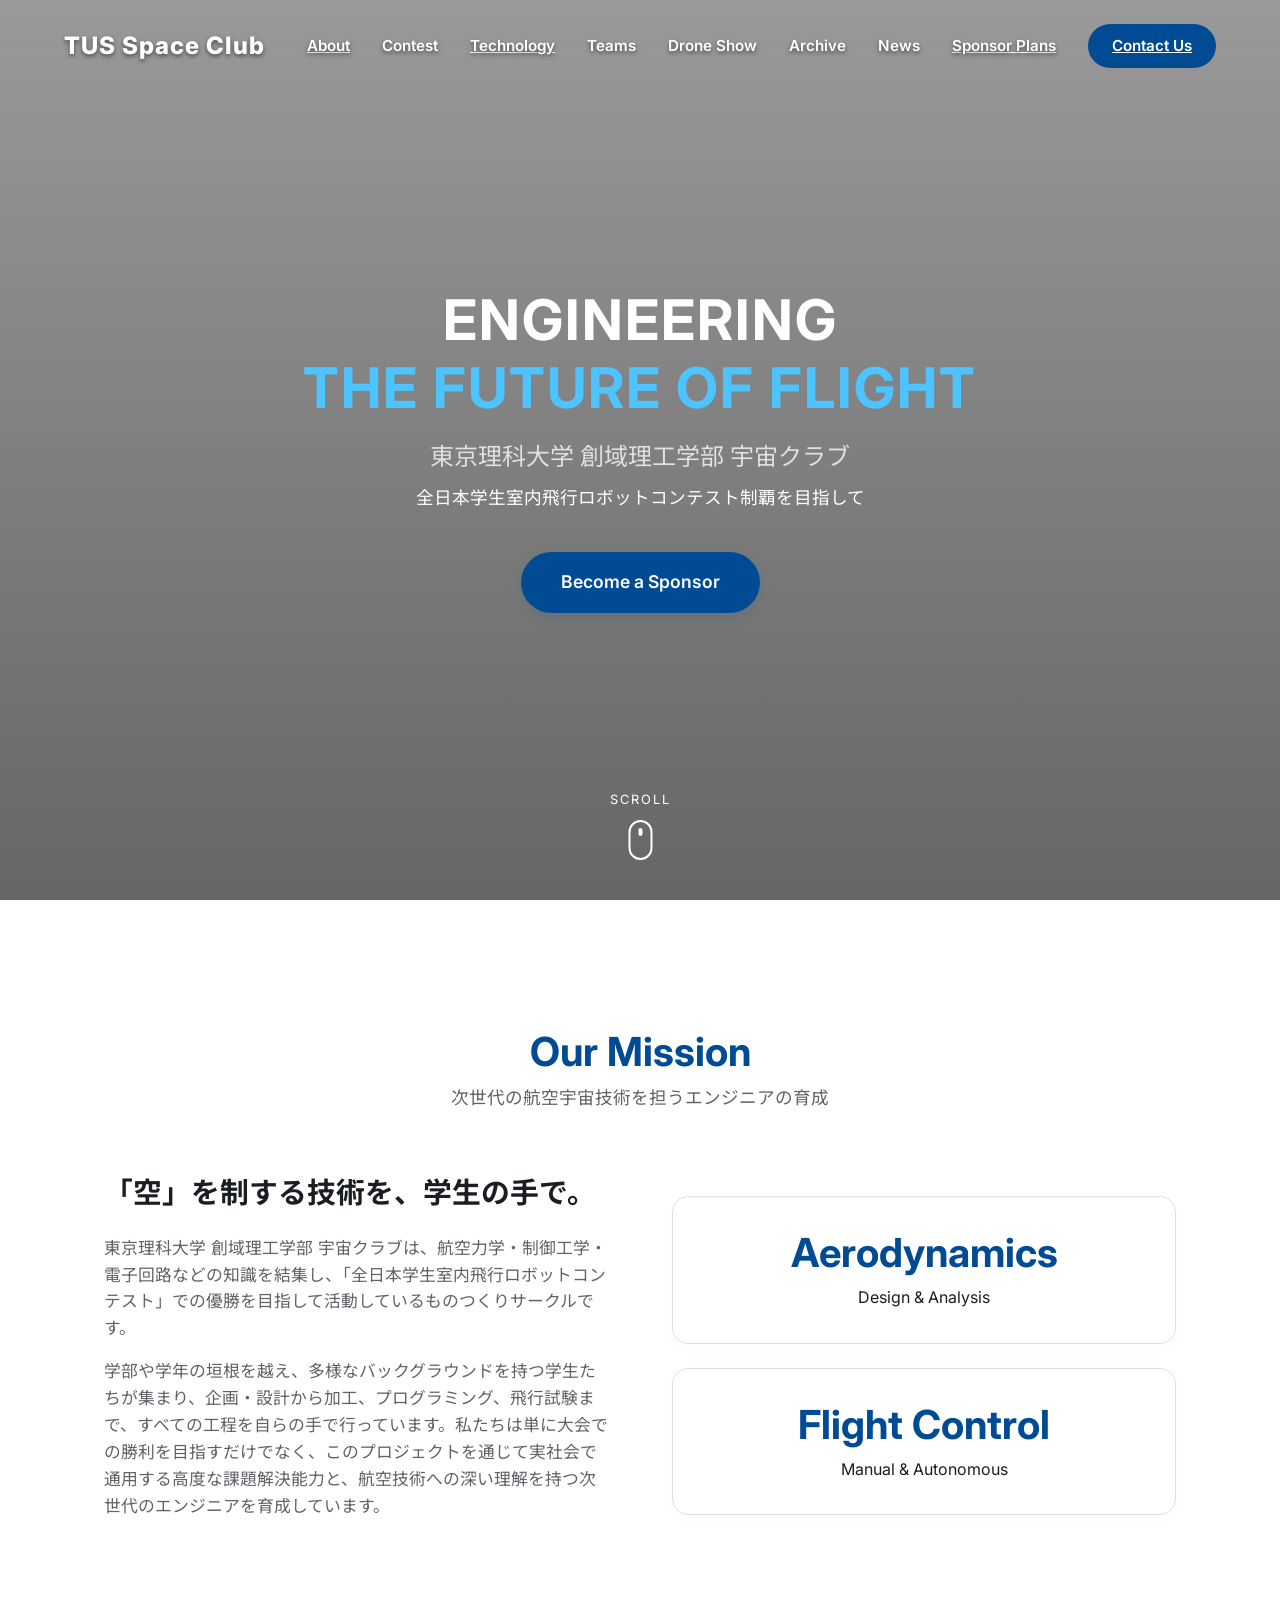
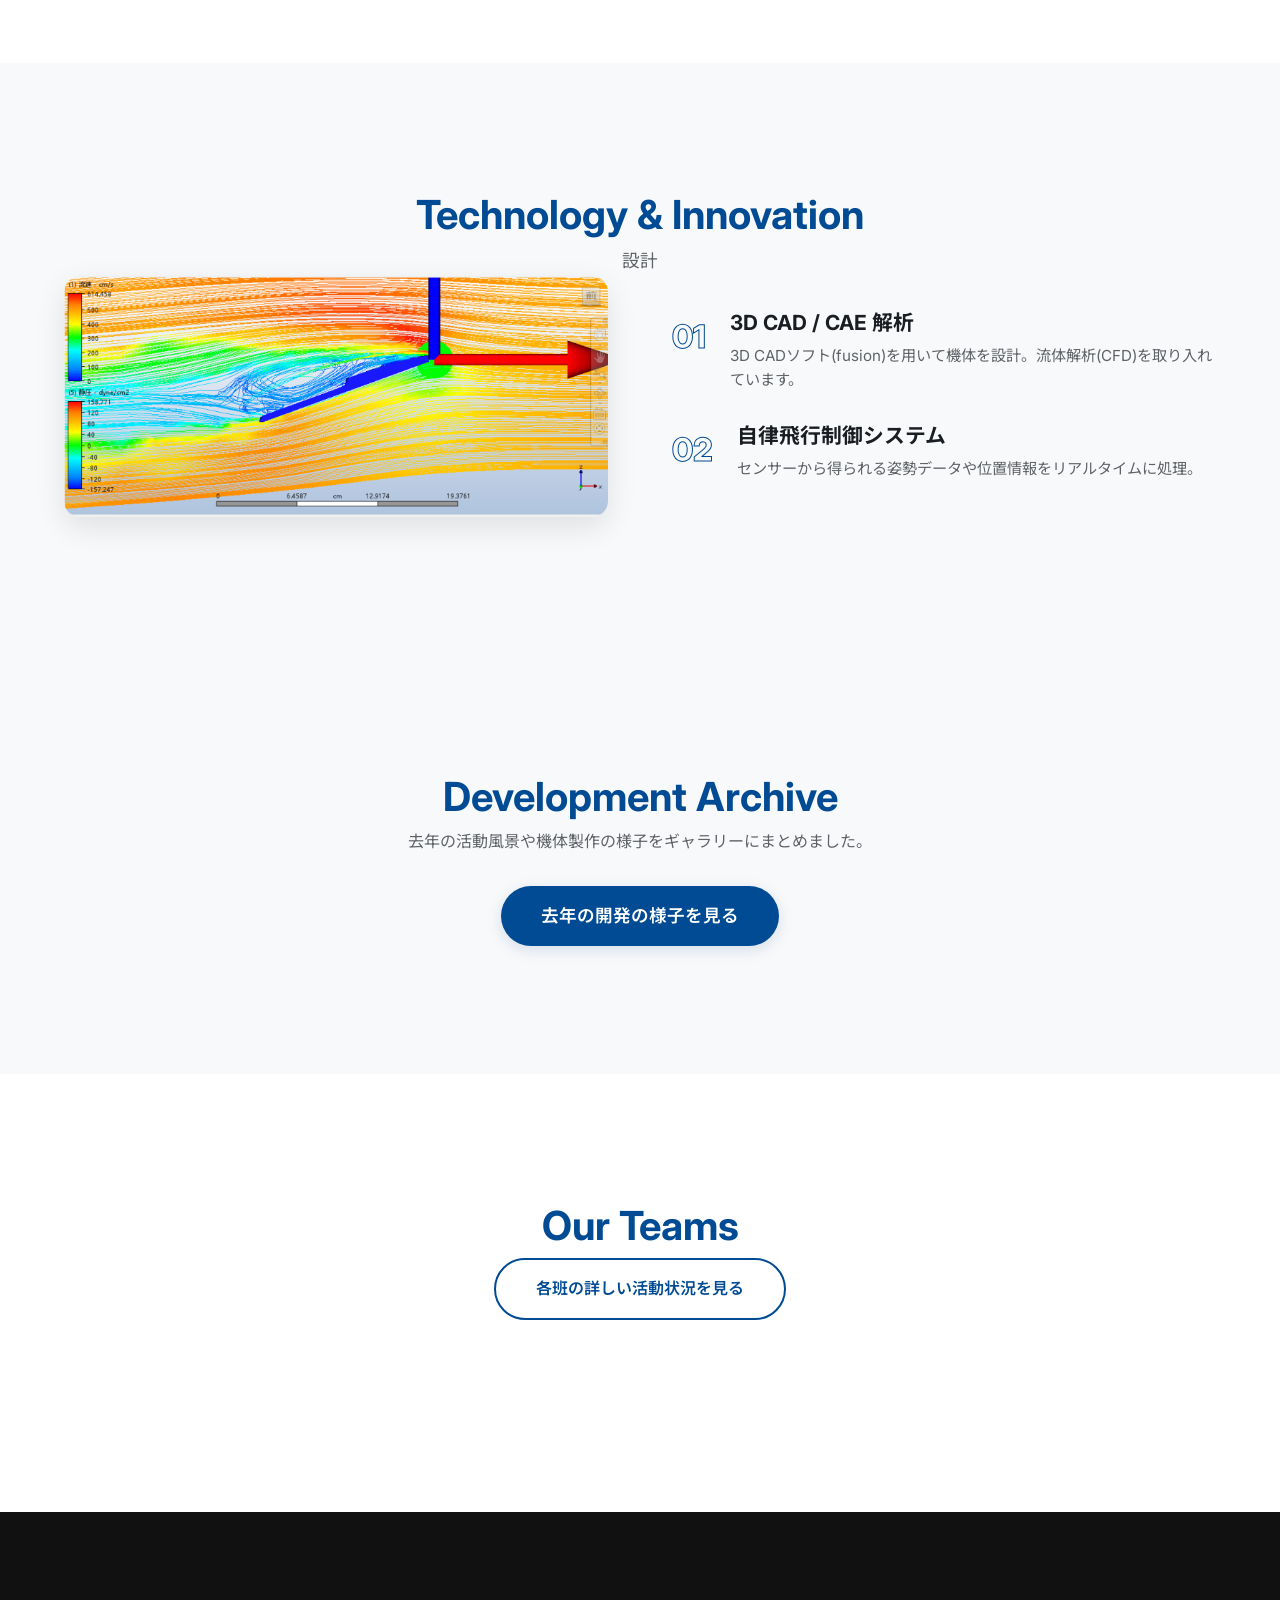
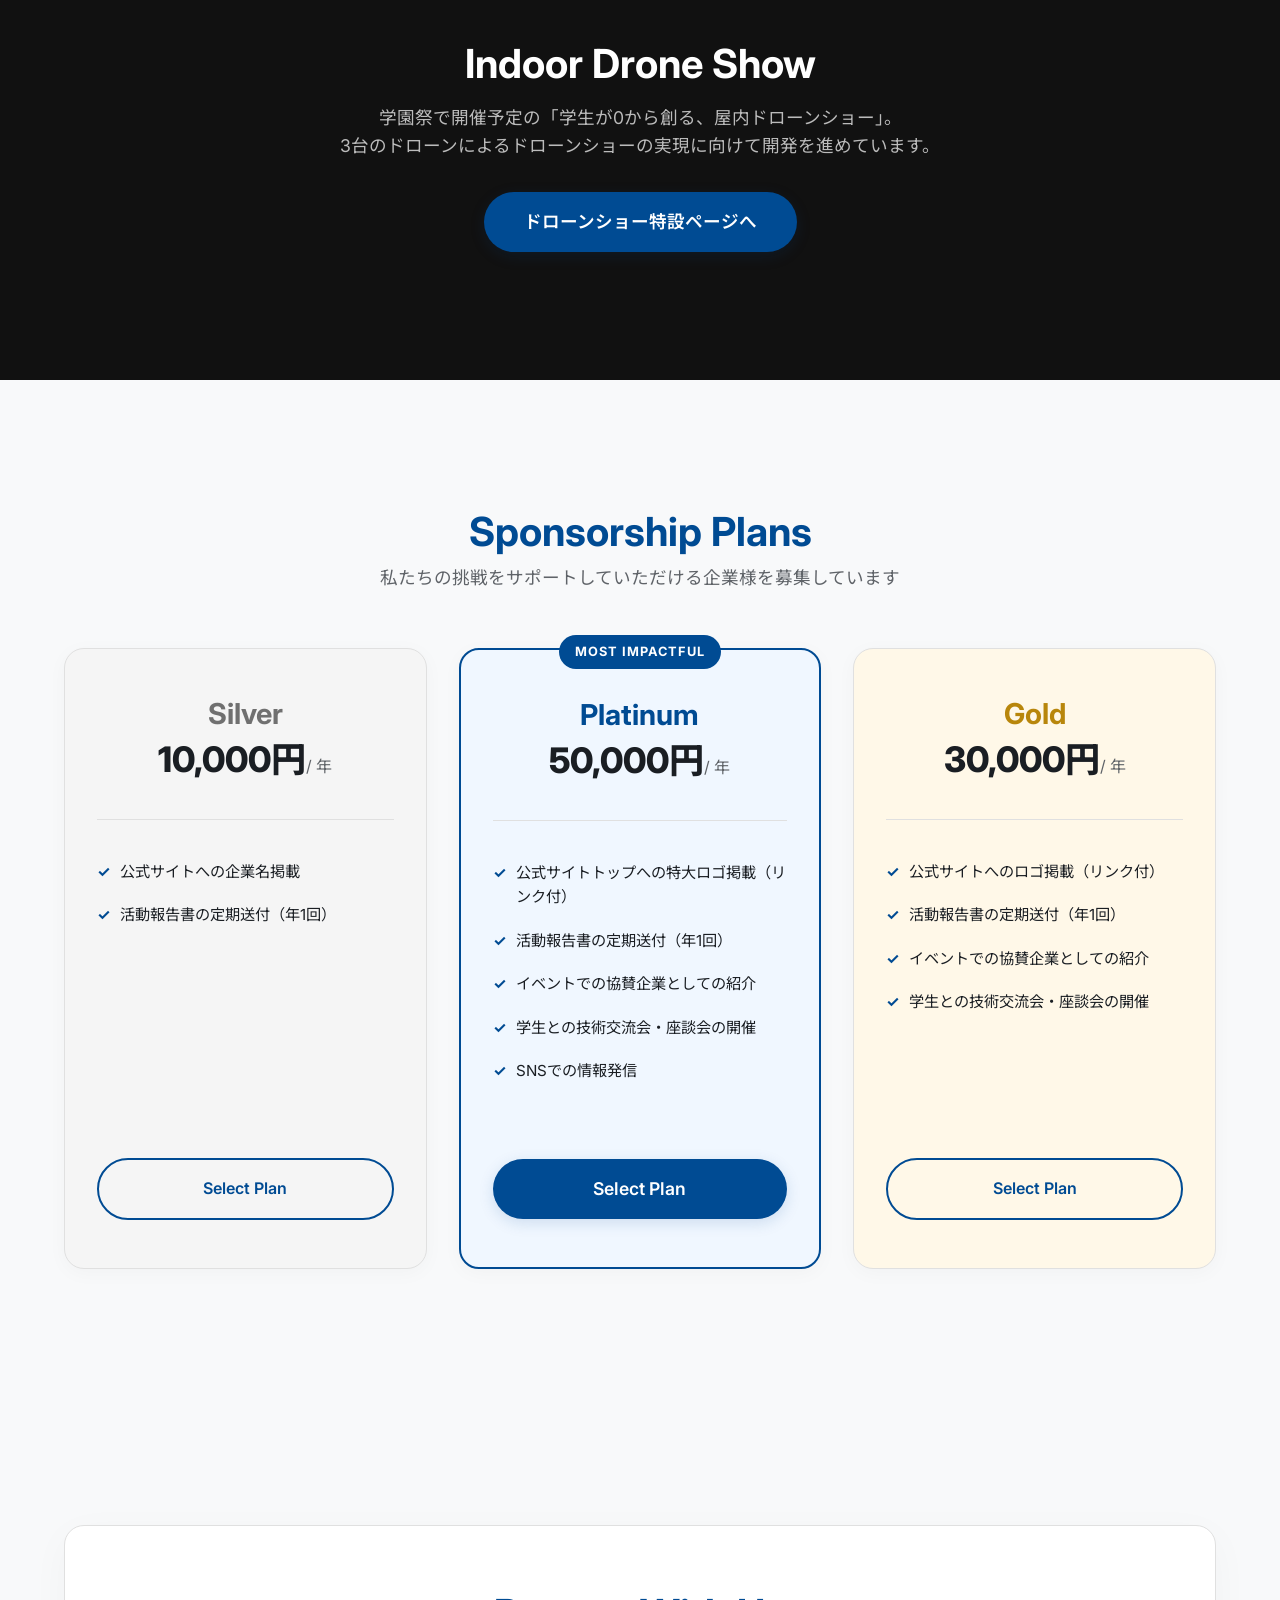
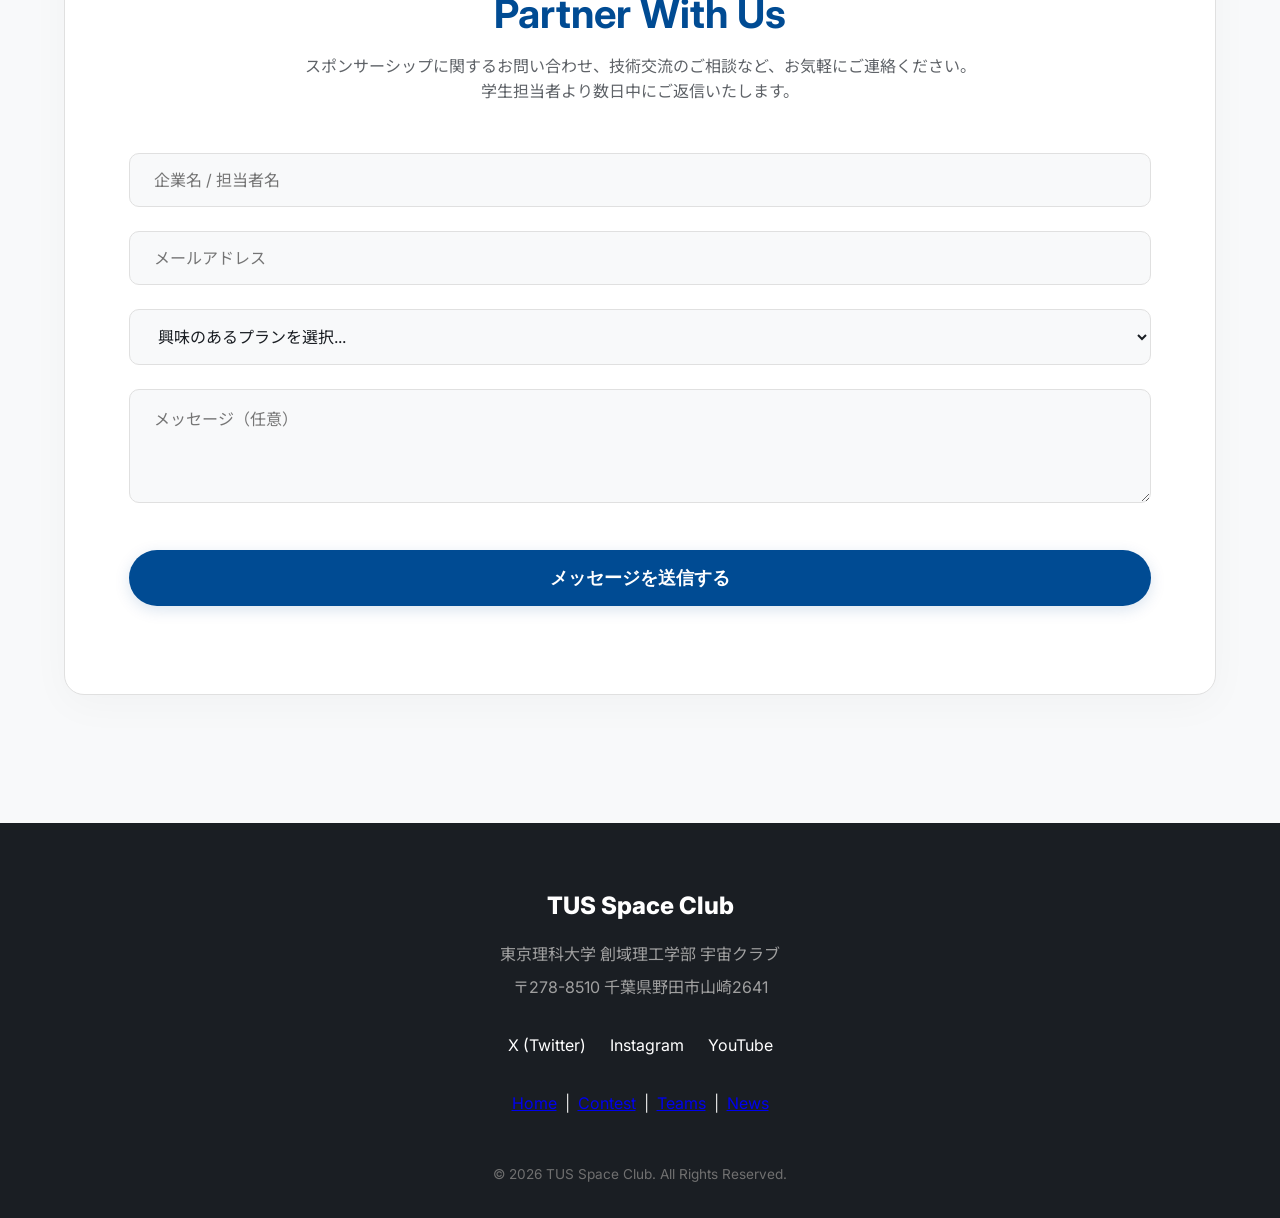
==== index.html @ 8284c718 "Update index.html (additional changes)" ====
<!DOCTYPE html>
<html lang="ja">
<head>
    <meta charset="UTF-8">
    <meta name="viewport" content="width=device-width, initial-scale=1.0">
    <title>東京理科大学 宇宙クラブ </title>
    <meta name="description" content="東京理科大学創域理工学部 宇宙クラブのスポンサー募集特設サイト。全日本学生室内飛行ロボットコンテストに挑む学生エンジニアを応援してください。">
    <link rel="stylesheet" href="style.css">
    <link rel="preconnect" href="https://fonts.googleapis.com">
    <link rel="preconnect" href="https://fonts.gstatic.com" crossorigin>
    <link href="https://fonts.googleapis.com/css2?family=Inter:wght@400;600;800&family=Noto+Sans+JP:wght@400;700;900&display=swap" rel="stylesheet">
</head>
<body>
    <div id="navbar-placeholder"></div>

    <header class="hero" id="home">
        <div class="hero-bg" style="background-image: url('images/top_page_hero.png');"></div>
        <div class="hero-content fade-in-up">
            <h1>ENGINEERING<br><span>THE FUTURE OF FLIGHT</span></h1>
            <p>東京理科大学 創域理工学部 宇宙クラブ</p>
            <p class="subtitle">全日本学生室内飛行ロボットコンテスト制覇を目指して</p>
            <a href="#sponsorship" class="btn-primary">Become a Sponsor</a>
        </div>
        <div class="scroll-indicator">
            <span>Scroll</span>
            <div class="mouse">
                <div class="wheel"></div>
            </div>
        </div>
    </header>

    <main>
        <section id="about" class="section-container">
            <div class="section-header fade-in">
                <h2>Our Mission</h2>
                <p>次世代の航空宇宙技術を担うエンジニアの育成</p>
            </div>
            <div class="about-content">
                <div class="about-text fade-in-left">
                    <h3>「空」を制する技術を、学生の手で。</h3>
                    <p>東京理科大学 創域理工学部 宇宙クラブは、航空力学・制御工学・電子回路などの知識を結集し、「全日本学生室内飛行ロボットコンテスト」での優勝を目指して活動しているものつくりサークルです。</p>
                    <p>学部や学年の垣根を越え、多様なバックグラウンドを持つ学生たちが集まり、企画・設計から加工、プログラミング、飛行試験まで、すべての工程を自らの手で行っています。私たちは単に大会での勝利を目指すだけでなく、このプロジェクトを通じて実社会で通用する高度な課題解決能力と、航空技術への深い理解を持つ次世代のエンジニアを育成しています。</p>
                </div>
                <div class="about-stats fade-in-right">
                    <div class="stat-card">
                        <h4>Aerodynamics</h4>
                        <p>Design & Analysis</p>
                    </div>
                    <div class="stat-card">
                        <h4>Flight Control</h4>
                        <p>Manual & Autonomous</p>
                    </div>
                </div>
            </div>
        </section>

       
        <section id="technology" class="section-container bg-darker">
            <div class="section-header fade-in">
                <h2>Technology & Innovation</h2>
                <p>設計</p>
            </div>
            <div class="tech-content">
                <div class="tech-image fade-in-left">
                    <img src="images\スクリーンショット 2026-05-06 124401.png" alt="Drone Blueprint CAD">
                    <div class="tech-overlay"></div>
                </div>
                <div class="tech-text fade-in-right">
                    <div class="tech-item">
                        <div class="tech-icon">01</div>
                        <div>
                            <h3>3D CAD / CAE 解析</h3>
                            <p>3D CADソフト(fusion)を用いて機体を設計。流体解析(CFD)を取り入れています。</p>
                        </div>
                    </div>
                    <div class="tech-item">
                        <div class="tech-icon">02</div>
                        <div>
                            <h3>自律飛行制御システム</h3>
                            <p>センサーから得られる姿勢データや位置情報をリアルタイムに処理。</p>
                        </div>
                    </div>
                
                </div>
            </div>
        </section>

        <section id="archive-promo" class="section-container bg-darker" style="text-align: center;">
            <div class="fade-in-up">
                <h2>Development Archive</h2>
                <p style="color: var(--text-secondary); margin-bottom: 2rem;">去年の活動風景や機体製作の様子をギャラリーにまとめました。</p>
                <a href="archive.html" class="btn-primary">去年の開発の様子を見る</a>
            </div>
        </section>

        <section id="teams-preview" class="section-container">
            <div class="section-header fade-in">
                <h2>Our Teams</h2>
                <a href="teams.html" class="btn-outline">各班の詳しい活動状況を見る</a>
            </div>
        </section>

        <!-- Drone Show Promo Section -->
        <section id="drone-show-promo" class="section-container bg-darker" style="background: #111; color: #fff; text-align: center;">
            <div class="fade-in-up">
                <h2 style="color: #fff; margin-bottom: 1rem;">Indoor Drone Show</h2>
                <p style="color: #bbb; margin-bottom: 2rem; font-size: 1.1rem;">
                    学園祭で開催予定の「学生が0から創る、屋内ドローンショー」。<br>
                    3台のドローンによるドローンショーの実現に向けて開発を進めています。
                </p>
                <a href="drone-show.html" class="btn-primary">ドローンショー特設ページへ</a>
            </div>
        </section>

        <section id="sponsorship" class="section-container bg-darker">
            <div class="section-header fade-in">
                <h2>Sponsorship Plans</h2>
                <p>私たちの挑戦をサポートしていただける企業様を募集しています</p>
            </div>
            <div class="plans-container">
                <div class="plan-card silver fade-in-up" style="animation-delay: 0.1s;">
                    <div class="plan-header">
                        <h3>Silver</h3>
                        <p class="price">10,000円<span> / 年</span></p>
                    </div>
                    <ul class="plan-features">
                        <li><span>✓</span> 公式サイトへの企業名掲載</li>
                        <li><span>✓</span> 活動報告書の定期送付（年1回）</li>
                    </ul>
                    <a href="#contact" class="btn-outline">Select Plan</a>
                </div>
                
                <div class="plan-card platinum fade-in-up" style="animation-delay: 0.3s;">
                    <div class="popular-badge">Most Impactful</div>
                    <div class="plan-header">
                        <h3>Platinum</h3>
                        <p class="price">50,000円<span> / 年</span></p>
                    </div>
                    <ul class="plan-features">
                        <li><span>✓</span> 公式サイトトップへの特大ロゴ掲載（リンク付）</li>
                        <li><span>✓</span> 活動報告書の定期送付（年1回）</li>
                        <li><span>✓</span> イベントでの協賛企業としての紹介</li>
                        <li><span>✓</span> 学生との技術交流会・座談会の開催</li>
                        <li><span>✓</span> SNSでの情報発信</li>
                    </ul>
                    <a href="#contact" class="btn-primary">Select Plan</a>
                </div>

                <div class="plan-card gold fade-in-up" style="animation-delay: 0.2s;">
                    <div class="plan-header">
                        <h3>Gold</h3>
                        <p class="price">30,000円<span> / 年</span></p>
                    </div>
                    <ul class="plan-features">
                        <li><span>✓</span> 公式サイトへのロゴ掲載（リンク付）</li>
                        <li><span>✓</span> 活動報告書の定期送付（年1回）</li>
                        <li><span>✓</span> イベントでの協賛企業としての紹介</li>
                        <li><span>✓</span> 学生との技術交流会・座談会の開催</li>
                    </ul>
                    <a href="#contact" class="btn-outline">Select Plan</a>
                </div>
            </div>
        </section>

        <section id="contact" class="section-container bg-darker">
            <div class="contact-box fade-in">
                <h2>Partner With Us</h2>
                <p>スポンサーシップに関するお問い合わせ、技術交流のご相談など、お気軽にご連絡ください。<br>学生担当者より数日中にご返信いたします。</p>
                <form id="sponsor-form" class="contact-form" action="https://formspree.io/f/xqereeqg" method="POST">
                    <div class="form-group">
                        <input type="text" id="company" name="company" placeholder="企業名 / 担当者名" required>
                    </div>
                    <div class="form-group">
                        <input type="email" id="email" name="email" placeholder="メールアドレス" required>
                    </div>
                    <div class="form-group">
                        <select id="plan" name="plan" required>
                            <option value="">興味のあるプランを選択...</option>
                            <option value="platinum">Platinumプラン</option>
                            <option value="gold">Goldプラン</option>
                            <option value="silver">Silverプラン</option>
                            <option value="other">その他・カスタマイズの相談</option>
                        </select>
                    </div>
                    <div class="form-group">
                        <textarea id="message" name="message" rows="4" placeholder="メッセージ（任意）"></textarea>
                    </div>
                    <button type="submit" id="submit-btn" class="btn-primary">メッセージを送信する</button>
                    <div id="form-status" class="form-status" role="status" aria-live="polite"></div>
                </form>
                <script>
                (function() {
                    var form = document.getElementById('sponsor-form');
                    var btn = document.getElementById('submit-btn');
                    var status = document.getElementById('form-status');
                    var btnOriginalText = btn.textContent;
                    var submitting = false;

                    form.addEventListener('submit', function(e) {
                        e.preventDefault();

                        // 多重送信防止
                        if (submitting) return;
                        submitting = true;

                        // 送信中の状態
                        btn.disabled = true;
                        btn.textContent = '送信中...';
                        status.textContent = '';
                        status.className = 'form-status';

                        fetch(form.action, {
                            method: 'POST',
                            body: new FormData(form),
                            headers: {
                                'Accept': 'application/json'
                            }
                        }).then(function(response) {
                            if (response.ok) {
                                status.textContent = 'お問い合わせを受け付けました。担当者よりご連絡いたします。';
                                status.className = 'form-status form-status--success';
                                form.reset();
                            } else {
                                throw new Error('送信失敗');
                            }
                        }).catch(function() {
                            status.textContent = '送信に失敗しました。入力内容を確認して、もう一度お試しください。';
                            status.className = 'form-status form-status--error';
                        }).finally(function() {
                            btn.disabled = false;
                            btn.textContent = btnOriginalText;
                            submitting = false;
                        });
                    });
                })();
                </script>
            </div>
        </section>
    </main>

    <div id="footer-placeholder"></div>

    <script src="components.js"></script>
    <script src="script.js"></script>

</body>
</html>
---- style.css ----
/* --- Variables & Setup --- */
:root {
    --bg-color: #ffffff;
    --bg-darker: #f8f9fa;
    --text-primary: #1a1e23;
    --text-secondary: #5f6368;
    --accent-blue: #004b93; /* 東京理科大や誠実さを思わせる深い青 */
    --accent-purple: #007bff;
    --card-bg: #ffffff;
    --card-border: #e0e0e0;
    --glow-spread: rgba(0, 75, 147, 0.15);
    
    --font-main: 'Inter', 'Noto Sans JP', sans-serif;
}

* {
    margin: 0;
    padding: 0;
    box-sizing: border-box;
}

html {
    scroll-behavior: smooth;
    font-size: 16px;
}

body {
    background-color: var(--bg-color);
    color: var(--text-primary);
    font-family: var(--font-main);
    line-height: 1.6;
    overflow-x: hidden;
}

/* --- Typography --- */
h1, h2, h3, h4 {
    line-height: 1.2;
    font-weight: 700;
}

h2 {
    font-size: 2.5rem;
    margin-bottom: 0.5rem;
    color: var(--accent-blue);
}

/* --- Buttons --- */
.btn-primary, .btn-primary-small {
    display: inline-block;
    background: var(--accent-blue);
    color: #fff;
    text-decoration: none;
    font-weight: 600;
    border-radius: 50px;
    transition: all 0.3s ease;
    border: none;
    cursor: pointer;
    text-align: center;
}

.btn-primary {
    padding: 1rem 2.5rem;
    font-size: 1.1rem;
    box-shadow: 0 4px 15px var(--glow-spread);
}

.btn-primary:hover {
    transform: translateY(-2px);
    background: #00366d;
    box-shadow: 0 8px 25px rgba(0, 75, 147, 0.3);
}

.btn-primary-small {
    padding: 0.6rem 1.5rem;
    font-size: 0.9rem;
}

.btn-outline {
    display: inline-block;
    background: transparent;
    color: var(--accent-blue);
    text-decoration: none;
    font-weight: 600;
    padding: 1rem 2.5rem;
    border-radius: 50px;
    border: 2px solid var(--accent-blue);
    transition: all 0.3s ease;
    text-align: center;
}

.btn-outline:hover {
    background: rgba(0, 75, 147, 0.05);
    transform: translateY(-2px);
}

/* --- Navigation --- */
#navbar {
    position: fixed;
    top: 0;
    left: 0;
    width: 100%;
    padding: 1.5rem 0;
    z-index: 1000;
    transition: all 0.4s ease;
}

/* Navbar on dark hero vs light backgrounds */
#navbar:not(.scrolled) .logo,
#navbar:not(.scrolled) .nav-links a:not(.btn-primary-small) {
    color: #fff;
    text-shadow: 0 2px 4px rgba(0,0,0,0.5);
}

#navbar:not(.scrolled) .hamburger .hamburger-line {
    background: #fff;
}

#navbar:not(.scrolled) .nav-links a.btn-primary-small {
    color: #fff;
}

#navbar.scrolled {
    padding: 1rem 0;
    background: rgba(255, 255, 255, 0.95);
    backdrop-filter: blur(12px);
    -webkit-backdrop-filter: blur(12px);
    border-bottom: 1px solid var(--card-border);
    box-shadow: 0 2px 10px rgba(0,0,0,0.05);
}

#navbar.scrolled .logo,
#navbar.scrolled .nav-links a:not(.btn-primary-small) {
    color: var(--text-primary);
    text-shadow: none;
}

#navbar.scrolled .nav-links a.btn-primary-small {
    color: #fff;
}

#navbar.scrolled .nav-links a:not(.btn-primary-small):hover {
    color: var(--accent-blue);
}

.nav-container {
    width: 90%;
    max-width: 1200px;
    margin: 0 auto;
    display: flex;
    justify-content: space-between;
    align-items: center;
}

.logo {
    font-weight: 800;
    font-size: 1.5rem;
    letter-spacing: 1px;
}

.nav-links {
    display: flex;
    list-style: none;
    align-items: center;
    gap: 2rem;
}

.nav-links a {
    color: var(--text-primary);
    text-decoration: none;
    font-size: 0.95rem;
    font-weight: 600;
    transition: color 0.3s;
}

.nav-links a.btn-primary-small,
.nav-links a.btn-primary-small:hover,
.nav-links a.btn-primary-small:focus {
    color: #fff;
    text-decoration: none;
    position: relative;
}

.nav-links a.btn-primary-small::after {
    content: '';
    position: absolute;
    left: 0;
    bottom: -0.25rem;
    width: 100%;
    height: 2px;
    background: linear-gradient(90deg, rgba(255,255,255,0), rgba(255,255,255,0.95), rgba(255,255,255,0));
    transform: scaleX(0);
    transform-origin: center;
    transition: transform 0.3s ease, box-shadow 0.3s ease;
    box-shadow: 0 0 10px rgba(255,255,255,0.8);
}

.nav-links a.btn-primary-small:hover::after,
.nav-links a.btn-primary-small:focus::after {
    transform: scaleX(1);
}

.nav-links a.active {
    color: var(--accent-blue);
    text-decoration: underline;
}

/* --- Hamburger & Side Drawer --- */
.hamburger {
    display: none;
    background: transparent;
    border: none;
    cursor: pointer;
    padding: 0.5rem;
}
.hamburger .hamburger-line {
    display: block;
    width: 22px;
    height: 2px;
    background: var(--text-primary);
    margin: 4px 0;
    transition: all 0.25s ease;
}

.side-drawer {
    position: fixed;
    top: 0;
    right: -320px;
    width: 320px;
    height: 100vh;
    background: linear-gradient(180deg, rgba(248,249,250,0.98), rgba(255,255,255,0.98));
    border-left: 1px solid var(--card-border);
    z-index: 2000;
    padding: 2rem 1.5rem;
    transition: right 0.35s cubic-bezier(.2,.8,.2,1);
    overflow-y: auto;
}
.side-drawer.open {
    right: 0;
}
.drawer-links {
    list-style: none;
    padding: 0;
    margin-top: 1rem;
    display: flex;
    flex-direction: column;
    gap: 1rem;
}
.drawer-links a {
    color: var(--text-primary);
    text-decoration: none;
    font-size: 1.05rem;
}
.drawer-links a.active { color: var(--accent-blue); }
.close-drawer {
    background: transparent;
    border: none;
    color: var(--text-primary);
    font-size: 1.6rem;
    float: right;
    cursor: pointer;
}
.drawer-overlay {
    position: fixed;
    inset: 0;
    background: rgba(0,0,0,0.4);
    opacity: 0;
    visibility: hidden;
    transition: opacity 0.3s ease;
    z-index: 1500;
}
.drawer-overlay.open {
    opacity: 1;
    visibility: visible;
}

/* --- Hero Section --- */
.hero {
    position: relative;
    height: 100vh;
    display: flex;
    align-items: center;
    justify-content: center;
    text-align: center;
    overflow: hidden;
}

.hero-bg {
    position: absolute;
    top: 0;
    left: 0;
    width: 100%;
    height: 100%;
    background-size: cover;
    background-position: center;
    z-index: -1;
}

/* Overlay gradient to make white text pop on image */
.hero::after {
    content: '';
    position: absolute;
    top: 0;
    left: 0;
    width: 100%;
    height: 100%;
    background: linear-gradient(to bottom, rgba(0,0,0,0.4) 0%, rgba(0,0,0,0.6) 100%);
    z-index: 0;
}

.hero-content {
    position: relative;
    z-index: 1;
    max-width: 800px;
    padding: 0 20px;
}

.hero h1 {
    font-size: 3.5rem;
    margin-bottom: 1rem;
    letter-spacing: 2px;
    color: #ffffff;
}

.hero h1 span {
    color: #4dc3ff; /* Lighter blue for dark background */
}

.hero p {
    font-size: 1.5rem;
    margin-bottom: 0.5rem;
    color: #e0e0e0;
}

.hero .subtitle {
    font-size: 1.1rem;
    margin-bottom: 2.5rem;
    color: #ffffff;
    font-weight: 400;
}

.scroll-indicator {
    position: absolute;
    bottom: 40px;
    left: 50%;
    transform: translateX(-50%);
    z-index: 1;
    display: flex;
    flex-direction: column;
    align-items: center;
    gap: 10px;
    color: #ffffff;
    font-size: 0.8rem;
    letter-spacing: 2px;
    text-transform: uppercase;
}

.mouse {
    width: 24px;
    height: 40px;
    border: 2px solid #ffffff;
    border-radius: 12px;
    position: relative;
}

.wheel {
    width: 4px;
    height: 8px;
    background: #ffffff;
    border-radius: 2px;
    position: absolute;
    top: 6px;
    left: 50%;
    transform: translateX(-50%);
    animation: scroll 1.5s infinite;
}

@keyframes scroll {
    0% { top: 6px; opacity: 1; }
    100% { top: 20px; opacity: 0; }
}

/* --- Global Sections --- */
.section-container {
    padding: 8rem 5%;
    max-width: 1200px;
    margin: 0 auto;
}

.bg-darker {
    background-color: var(--bg-darker);
    max-width: 100%;
}

.bg-darker > div {
    max-width: 1200px;
    margin: 0 auto;
}

.section-header {
    text-align: center;
    margin-bottom: 4rem;
}

.section-header p {
    color: var(--text-secondary);
    font-size: 1.1rem;
}

#sponsorship .section-header {
    margin-bottom: 3.5rem;
}

/* --- About Section --- */
.about-content {
    display: flex;
    gap: 4rem;
    align-items: center;
}

.about-text {
    flex: 1;
}

.about-text h3 {
    font-size: 1.8rem;
    margin-bottom: 1.5rem;
}

.about-text p {
    color: var(--text-secondary);
    margin-bottom: 1rem;
    font-size: 1.05rem;
}

.about-stats {
    flex: 1;
    display: grid;
    grid-template-columns: 1fr;
    gap: 1.5rem;
}

.stat-card {
    background: var(--card-bg);
    border: 1px solid var(--card-border);
    padding: 2rem;
    border-radius: 16px;
    box-shadow: 0 4px 15px rgba(0,0,0,0.02);
    text-align: center;
    transition: transform 0.3s;
}

.stat-card:hover {
    transform: translateX(-10px);
    border-color: var(--accent-blue);
    box-shadow: -10px 0 20px rgba(0, 75, 147, 0.05);
}

.stat-card h4 {
    font-size: 2.5rem;
    color: var(--accent-blue);
    margin-bottom: 0.5rem;
}

/* --- Gallery Section --- */
.gallery-grid {
    display: grid;
    grid-template-columns: repeat(auto-fit, minmax(280px, 1fr));
    gap: 1.5rem;
}

.gallery-item {
    border-radius: 12px;
    overflow: hidden;
    box-shadow: 0 5px 15px rgba(0,0,0,0.1);
}

.gallery-item img {
    width: 100%;
    height: 100%;
    object-fit: cover;
    display: block;
    aspect-ratio: 4/3;
    transition: transform 0.5s ease;
}

.gallery-item:hover img {
    transform: scale(1.05);
}

/* --- Technology Section --- */
.tech-content {
    display: flex;
    gap: 4rem;
    align-items: center;
}

.tech-image {
    flex: 1;
    position: relative;
    border-radius: 16px;
    overflow: hidden;
    box-shadow: 0 10px 30px rgba(0,0,0,0.1);
}

.tech-image img {
    width: 100%;
    display: block;
}

.tech-text {
    flex: 1;
    display: flex;
    flex-direction: column;
    gap: 2rem;
}

.tech-item {
    display: flex;
    gap: 1.5rem;
}

.tech-icon {
    font-size: 2rem;
    font-weight: 800;
    color: var(--bg-darker);
    -webkit-text-stroke: 1px var(--accent-blue);
}

.tech-item h3 {
    font-size: 1.3rem;
    margin-bottom: 0.5rem;
}

.tech-item p {
    color: var(--text-secondary);
    font-size: 0.95rem;
}

/* --- Contest Steps (Timeline) --- */
.step-container {
    display: grid;
    grid-template-columns: repeat(4, minmax(0, 1fr));
    gap: 1rem 1.25rem;
    margin-bottom: 4rem;
    align-items: stretch;
}

.step-card {
    background: linear-gradient(180deg, #ffffff 0%, #f8fbff 100%);
    padding: 1.4rem 1.2rem 1.2rem;
    border-radius: 18px;
    text-align: left;
    box-shadow: 0 8px 24px rgba(0,0,0,0.06);
    border: 1px solid #e7eef7;
    position: relative;
    overflow: hidden;
    width: 100%;
    box-sizing: border-box;
    min-height: 190px;
    transition: transform 0.3s ease, box-shadow 0.3s ease, border-color 0.3s ease;
}

.step-card::before {
    content: '';
    position: absolute;
    inset: 0 auto 0 0;
    width: 4px;
    background: linear-gradient(180deg, var(--accent-blue), #5cc8ff);
}

.step-card:hover {
    transform: translateY(-5px);
    box-shadow: 0 14px 32px rgba(0,0,0,0.09);
    border-color: var(--accent-blue);
}

.step-badge {
    display: inline-flex;
    align-items: center;
    justify-content: center;
    width: 2.4rem;
    height: 2.4rem;
    border-radius: 999px;
    background: #eef6ff;
    color: var(--accent-blue);
    font-weight: 800;
    font-size: 0.95rem;
    margin-bottom: 0.85rem;
}

.step-icon {
    font-size: 1.3rem;
    margin-bottom: 0.6rem;
}

.step-card h4 {
    color: #0f172a;
    margin-bottom: 0.55rem;
    font-size: 1.1rem;
}

.step-card p {
    font-size: 0.95rem;
    color: var(--text-secondary);
    line-height: 1.6;
    margin: 0;
}

@media (max-width: 900px) {
    .step-container {
        grid-template-columns: 1fr;
    }

    .step-card {
        max-width: 480px;
        margin: 0 auto;
    }
}

/* --- Contest Categories Section --- */
.contest-cards-container {
    display: grid;
    grid-template-columns: repeat(2, minmax(0, 1fr));
    gap: 2rem;
    align-items: stretch;
}

.contest-card {
    background: #fff;
    padding: 2.5rem;
    border-radius: 16px;
    border-top: 5px solid transparent; /* Set via inline style */
    box-shadow: 0 4px 20px rgba(0,0,0,0.03);
    border-left: 1px solid var(--card-border);
    border-right: 1px solid var(--card-border);
    border-bottom: 1px solid var(--card-border);
    transition: transform 0.4s ease, box-shadow 0.4s ease, border-color 0.4s ease;
    display: flex;
    flex-direction: column;
}

.contest-card:hover {
    transform: translateY(-8px);
    box-shadow: 0 15px 40px rgba(0,0,0,0.08);
}

.contest-card h4 {
    font-size: 1.5rem;
    margin-bottom: 1rem;
    color: var(--text-primary);
}

.contest-card p {
    color: var(--text-secondary);
    margin-bottom: 1.5rem;
    font-size: 1rem;
    line-height: 1.7;
    flex-grow: 1;
}

.contest-card ul {
    list-style: none;
    padding-left: 0;
    font-size: 0.95rem;
}

.contest-card ul li {
    margin-bottom: 0.8rem;
    padding-left: 1.5rem;
    position: relative;
    line-height: 1.5;
}

.contest-card ul li span {
    position: absolute;
    left: 0;
    top: 2px;
}

@media (max-width: 900px) {
    .contest-cards-container {
        grid-template-columns: 1fr;
    }
}

/* --- Sponsorship Section --- */
.plans-container {
    display: grid;
    grid-template-columns: repeat(3, minmax(0, 1fr));
    gap: 2rem;
    align-items: stretch;
}

.plan-card {
    background: var(--card-bg);
    border: 1px solid var(--card-border);
    border-radius: 20px;
    padding: 3rem 2rem;
    width: 100%;
    transition: transform 0.4s ease, box-shadow 0.4s ease, border-color 0.4s ease;
    position: relative;
    display: flex;
    flex-direction: column;
    box-shadow: 0 4px 20px rgba(0,0,0,0.03);
}

.plan-card:hover {
    transform: translateY(-8px);
    box-shadow: 0 15px 40px rgba(0,0,0,0.08);
}

.plan-card.silver {
    background: #f5f5f5;
}

.plan-card.gold {
    background: #fff8e8;
}

.plan-card.platinum {
    background: #f0f7ff;
    border: 2px solid var(--accent-blue);
}

@media (max-width: 900px) {
    .plans-container {
        grid-template-columns: 1fr;
    }
}

.popular-badge {
    position: absolute;
    top: -15px;
    left: 50%;
    transform: translateX(-50%);
    background: var(--accent-blue);
    padding: 0.4rem 1rem;
    border-radius: 20px;
    font-size: 0.8rem;
    font-weight: 700;
    color: #fff;
    letter-spacing: 1px;
    text-transform: uppercase;
}

.plan-header {
    text-align: center;
    margin-bottom: 2.5rem;
    border-bottom: 1px solid var(--card-border);
    padding-bottom: 2.5rem;
}

.plan-header h3 {
    margin-bottom: 0.75rem;
}

.plan-header h3 {
    font-size: 1.8rem;
    margin-bottom: 0.5rem;
}

.platinum h3 { color: var(--accent-blue); }
.gold h3 { color: #b8860b; } /* Darker gold for white bg */
.silver h3 { color: #707070; } /* Darker silver for white bg */

.price {
    font-size: 2.2rem;
    font-weight: 800;
    line-height: 1.1;
    margin: 0;
}

.price span {
    font-size: 1rem;
    color: var(--text-secondary);
    font-weight: 400;
    display: inline-block;
    margin-top: 0.25rem;
}

.plan-features {
    list-style: none;
    margin-bottom: 3.5rem;
    flex-grow: 1;
}

.plan-features li {
    margin-bottom: 1.2rem;
    font-size: 0.95rem;
    display: flex;
    align-items: flex-start;
    gap: 10px;
    line-height: 1.6;
}

.plan-features li span {
    color: var(--accent-blue);
    font-weight: bold;
}

.plan-features li.disabled {
    color: #a0a0a0;
}

.plan-features li.disabled span {
    color: #a0a0a0;
}

/* --- Contact Section --- */
.contact-box {
    background: #ffffff;
    border: 1px solid var(--card-border);
    border-radius: 20px;
    padding: 4rem;
    text-align: center;
    max-width: 800px;
    margin: 0 auto;
    box-shadow: 0 10px 40px rgba(0,0,0,0.03);
}

.contact-box h2 { margin-bottom: 1rem; }
.contact-box p { color: var(--text-secondary); margin-bottom: 3rem; }

.contact-form {
    display: flex;
    flex-direction: column;
    gap: 1.5rem;
    text-align: left;
}

.form-group input, 
.form-group select, 
.form-group textarea {
    width: 100%;
    padding: 1rem 1.5rem;
    background: #f8f9fa;
    border: 1px solid var(--card-border);
    border-radius: 10px;
    color: var(--text-primary);
    font-family: var(--font-main);
    font-size: 1rem;
    transition: all 0.3s;
}

.form-group input:focus, 
.form-group select:focus, 
.form-group textarea:focus {
    outline: none;
    border-color: var(--accent-blue);
    background: #ffffff;
    box-shadow: 0 0 0 3px rgba(0, 75, 147, 0.1);
}

.contact-form button {
    width: 100%;
    margin-top: 1rem;
}

/* --- Footer --- */
footer {
    background: #1a1e23;
    color: #e0e0e0;
    padding: 4rem 5% 2rem;
    text-align: center;
}

.footer-logo {
    font-weight: 800;
    font-size: 1.5rem;
    margin-bottom: 1rem;
    color: #ffffff;
}

.footer-content p {
    color: #a0a0a0;
    margin-bottom: 0.5rem;
}

.social-links {
    margin: 2rem 0;
    display: flex;
    justify-content: center;
    gap: 1.5rem;
}

.social-links a {
    color: #fff;
    text-decoration: none;
    transition: color 0.3s;
}

.social-links a:hover {
    color: var(--accent-blue);
}

.copyright {
    font-size: 0.85rem;
    margin-top: 3rem;
    color: #707070;
}

/* --- Animations --- */
.fade-in { opacity: 0; transform: translateY(30px); transition: all 0.8s ease; }
.fade-in-up { opacity: 0; transform: translateY(40px); transition: all 0.8s ease; }
.fade-in-left { opacity: 0; transform: translateX(-40px); transition: all 0.8s ease; }
.fade-in-right { opacity: 0; transform: translateX(40px); transition: all 0.8s ease; }

.visible {
    opacity: 1;
    transform: translate(0);
}

/* --- Page Header (for inner pages) --- */
.page-hero {
    padding: 10rem 5% 5rem;
    text-align: center;
    background: linear-gradient(135deg, #0b2f4f 0%, #164a77 45%, #256ea8 100%);
    border-bottom: none;
    color: #ffffff;
    box-shadow: inset 0 -1px 0 rgba(255,255,255,0.15);
}

.page-hero h1 {
    font-size: 3rem;
    margin-bottom: 1rem;
    letter-spacing: 2px;
    color: #ffffff;
    text-shadow: 0 2px 8px rgba(0, 0, 0, 0.25);
}

.page-hero .page-hero-content h1 {
    color: #ffffff;
}

.page-hero p {
    color: rgba(255, 255, 255, 0.92);
    font-size: 1.2rem;
    font-weight: 600;
}

/* --- Team Sections --- */
.team-section {
    padding: 6rem 5%;
}

.team-content {
    display: flex;
    gap: 4rem;
    align-items: center;
}

.team-content.reverse {
    flex-direction: row-reverse;
}

.team-image {
    flex: 1;
    position: relative;
    border-radius: 20px;
    overflow: hidden;
    box-shadow: 0 10px 30px rgba(0, 0, 0, 0.1);
}

.team-image img {
    width: 100%;
    display: block;
    aspect-ratio: 4/3;
    object-fit: cover;
}

.team-text {
    flex: 1;
}

.team-mission {
    font-size: 1.2rem;
    font-weight: 600;
    color: var(--accent-blue);
    margin-bottom: 1.5rem;
    font-style: italic;
}

.tech-stack {
    display: flex;
    flex-wrap: wrap;
    gap: 0.8rem;
    margin: 2rem 0;
}

.tech-tag {
    background: #f0f7ff;
    border: 1px solid rgba(0, 75, 147, 0.2);
    color: var(--accent-blue);
    padding: 0.4rem 1rem;
    border-radius: 50px;
    font-size: 0.85rem;
    font-weight: 600;
}

.current-goal {
    background: #ffffff;
    border: 1px solid var(--card-border);
    padding: 1.5rem;
    border-radius: 12px;
    border-left: 4px solid var(--accent-blue);
    box-shadow: 0 2px 10px rgba(0,0,0,0.02);
}

.current-goal h4 {
    margin-bottom: 0.5rem;
    color: var(--text-primary);
}

/* --- Team Grid for 6 Teams --- */
.teams-grid {
    display: grid;
    grid-template-columns: repeat(auto-fit, minmax(320px, 1fr));
    gap: 3rem;
    padding: 4rem 5%;
    max-width: 1400px;
    margin: 0 auto;
}

.team-card-small {
    background: #ffffff;
    border: 1px solid var(--card-border);
    border-radius: 16px;
    overflow: hidden;
    transition: all 0.4s ease;
    display: flex;
    flex-direction: column;
    box-shadow: 0 4px 15px rgba(0,0,0,0.03);
}

.team-card-small:hover {
    transform: translateY(-10px);
    border-color: var(--accent-blue);
    box-shadow: 0 15px 35px rgba(0, 75, 147, 0.1);
}

.team-card-img {
    height: 220px;
    width: 100%;
    object-fit: cover;
    border-bottom: 1px solid var(--card-border);
}

.team-card-body {
    padding: 2rem;
    flex-grow: 1;
    display: flex;
    flex-direction: column;
}

.team-card-body h3 {
    font-size: 1.5rem;
    margin-bottom: 1rem;
    color: var(--text-primary);
}

.team-card-body p {
    color: var(--text-secondary);
    font-size: 0.95rem;
    margin-bottom: 1.5rem;
    flex-grow: 1;
}

/* --- Responsive --- */
@media (max-width: 992px) {
    .about-content, .tech-content {
        flex-direction: column;
    }
    .plan-card.platinum {
        transform: scale(1);
    }
    .plan-card.platinum:hover {
        transform: translateY(-10px);
    }
    .team-content, .team-content.reverse {
        flex-direction: column;
    }
}

@media (max-width: 768px) {
    .hero h1 { font-size: 2.5rem; }
    .nav-links { display: none; } /* Simplified for demo */
    .hamburger { display: inline-block; }
    .contact-box { padding: 2rem; }
}
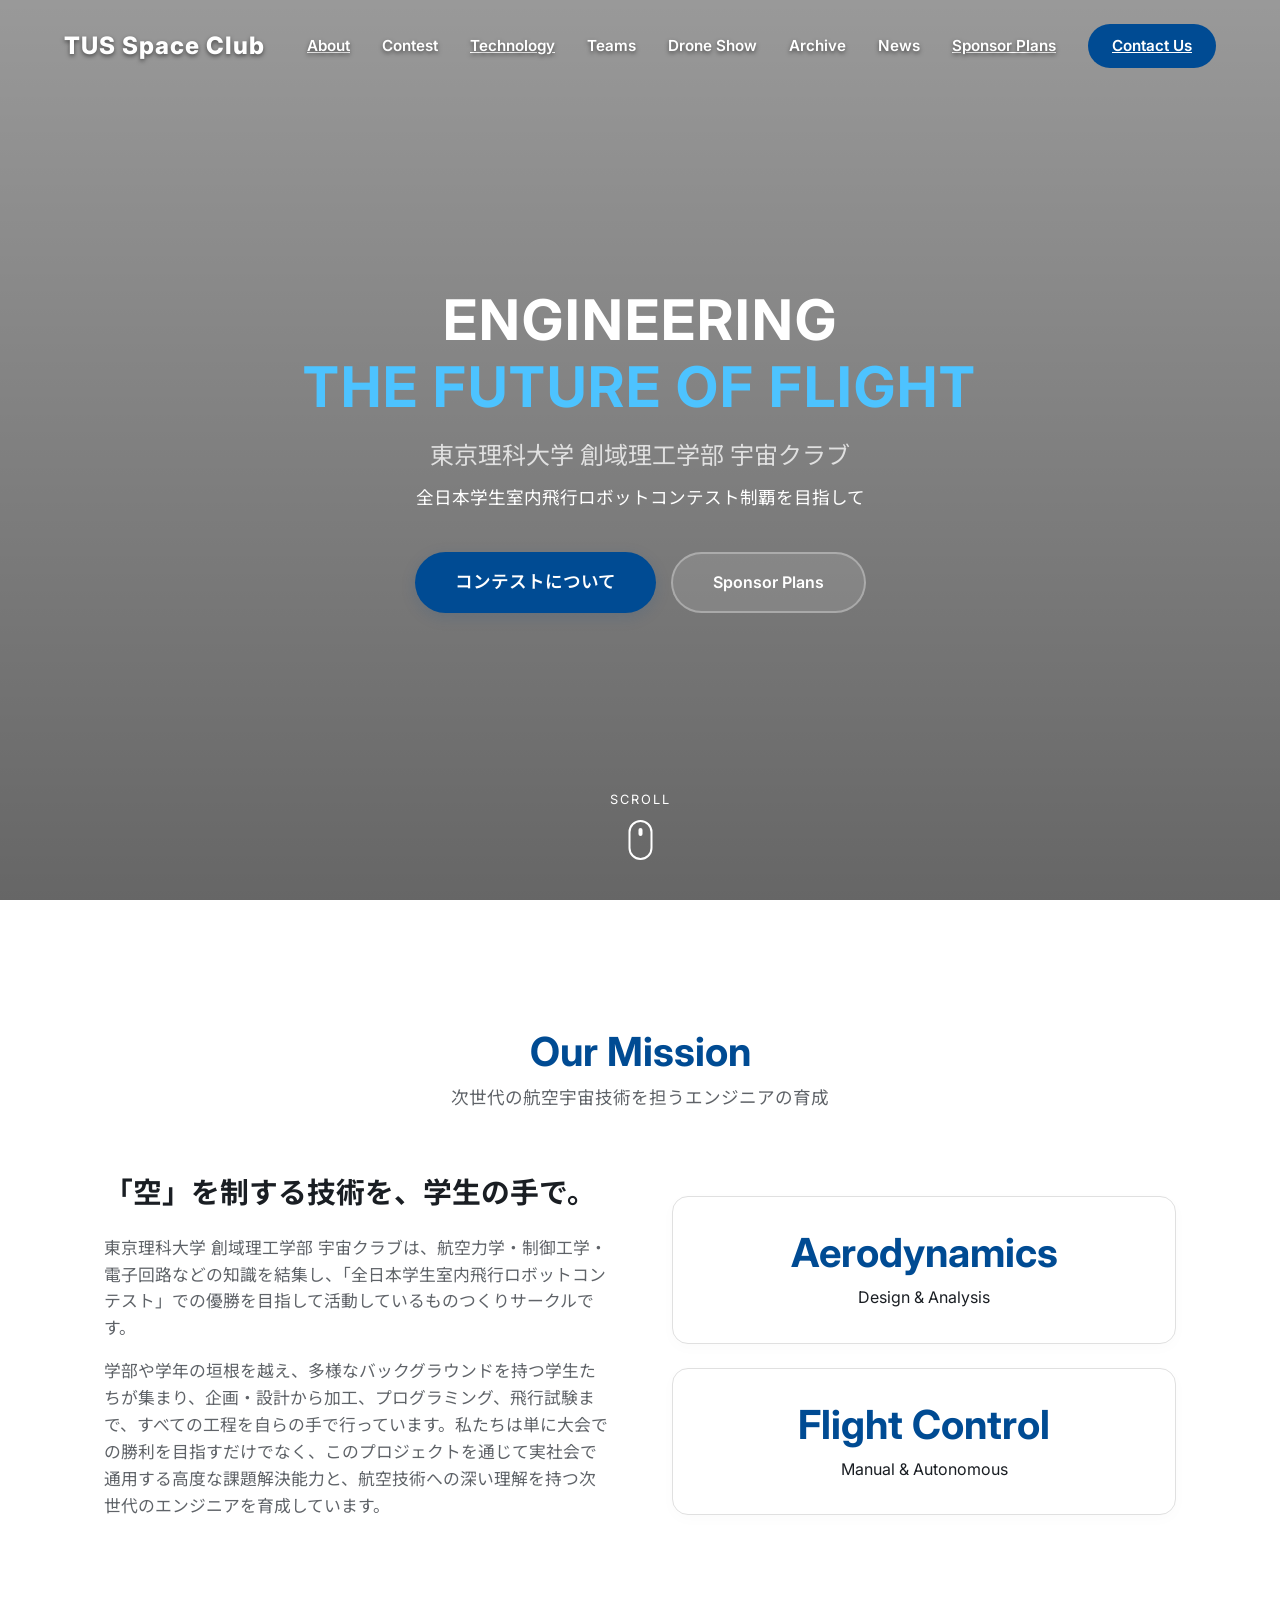
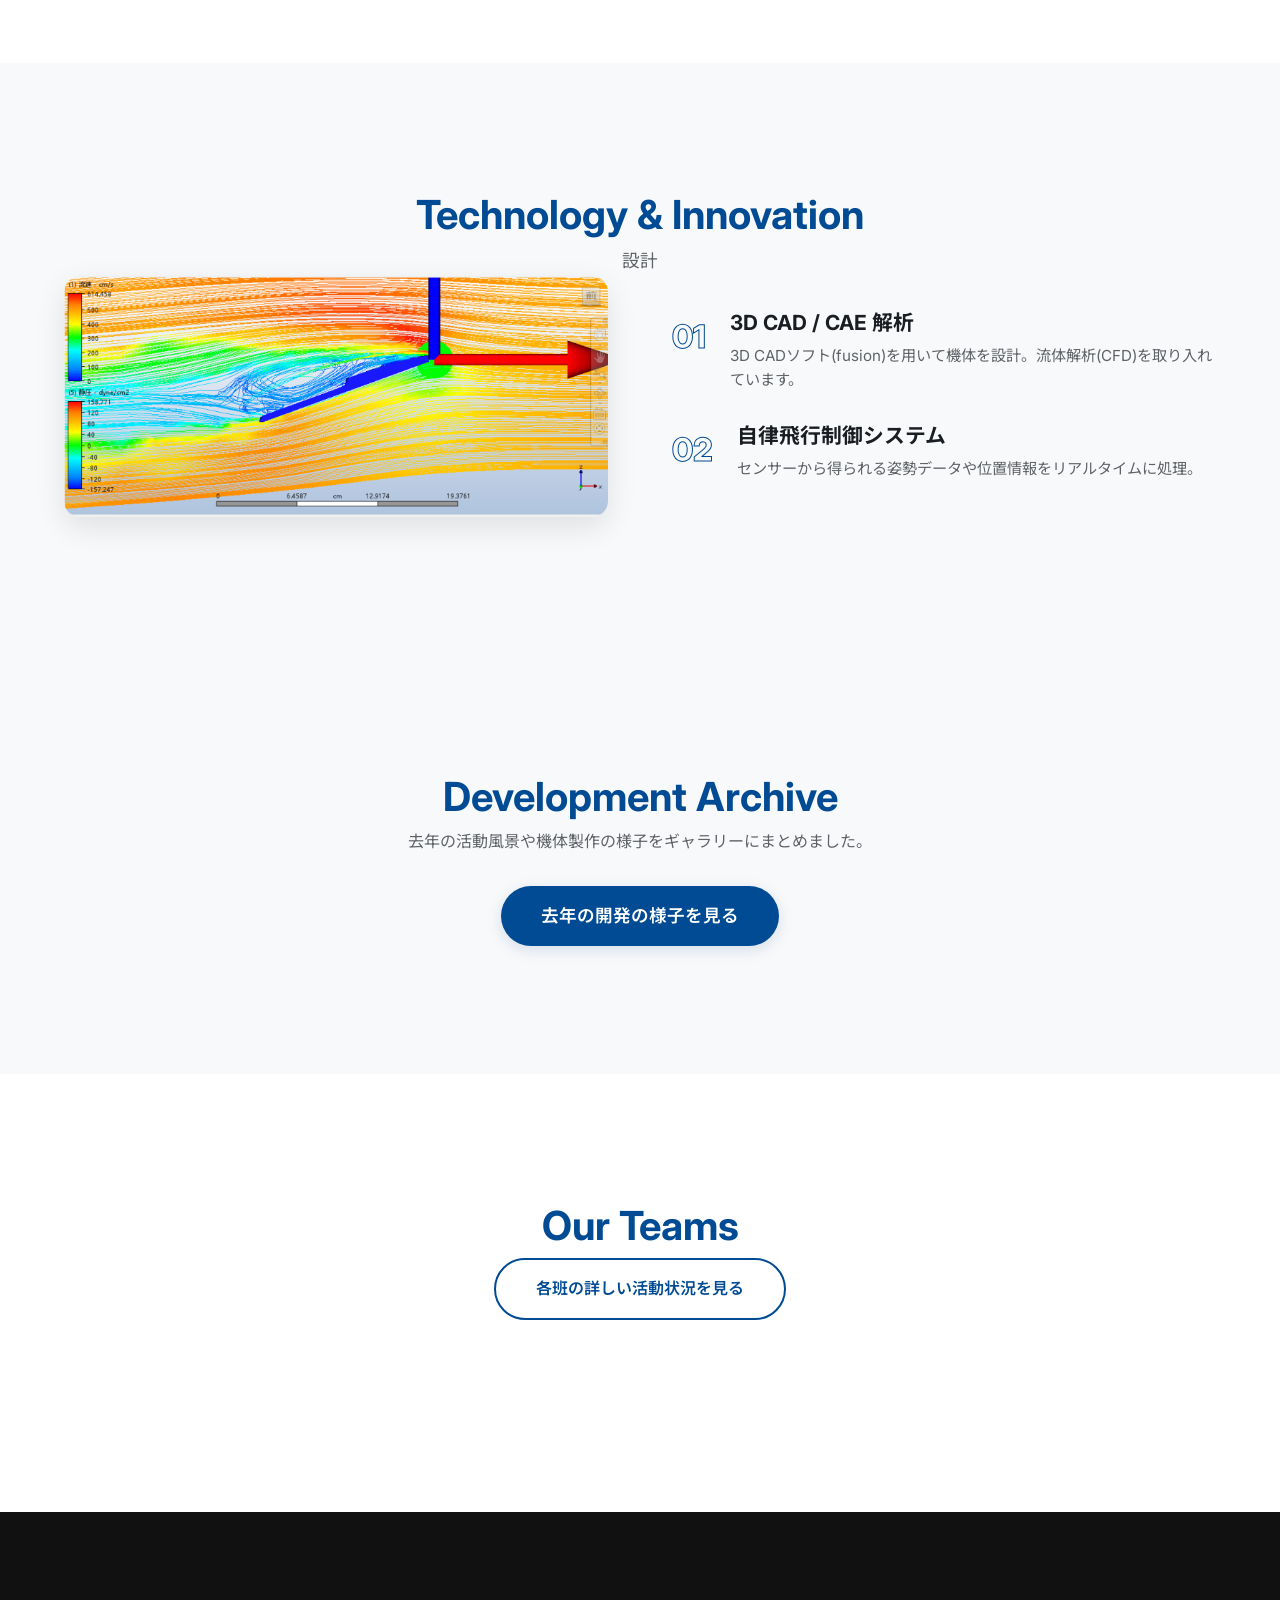
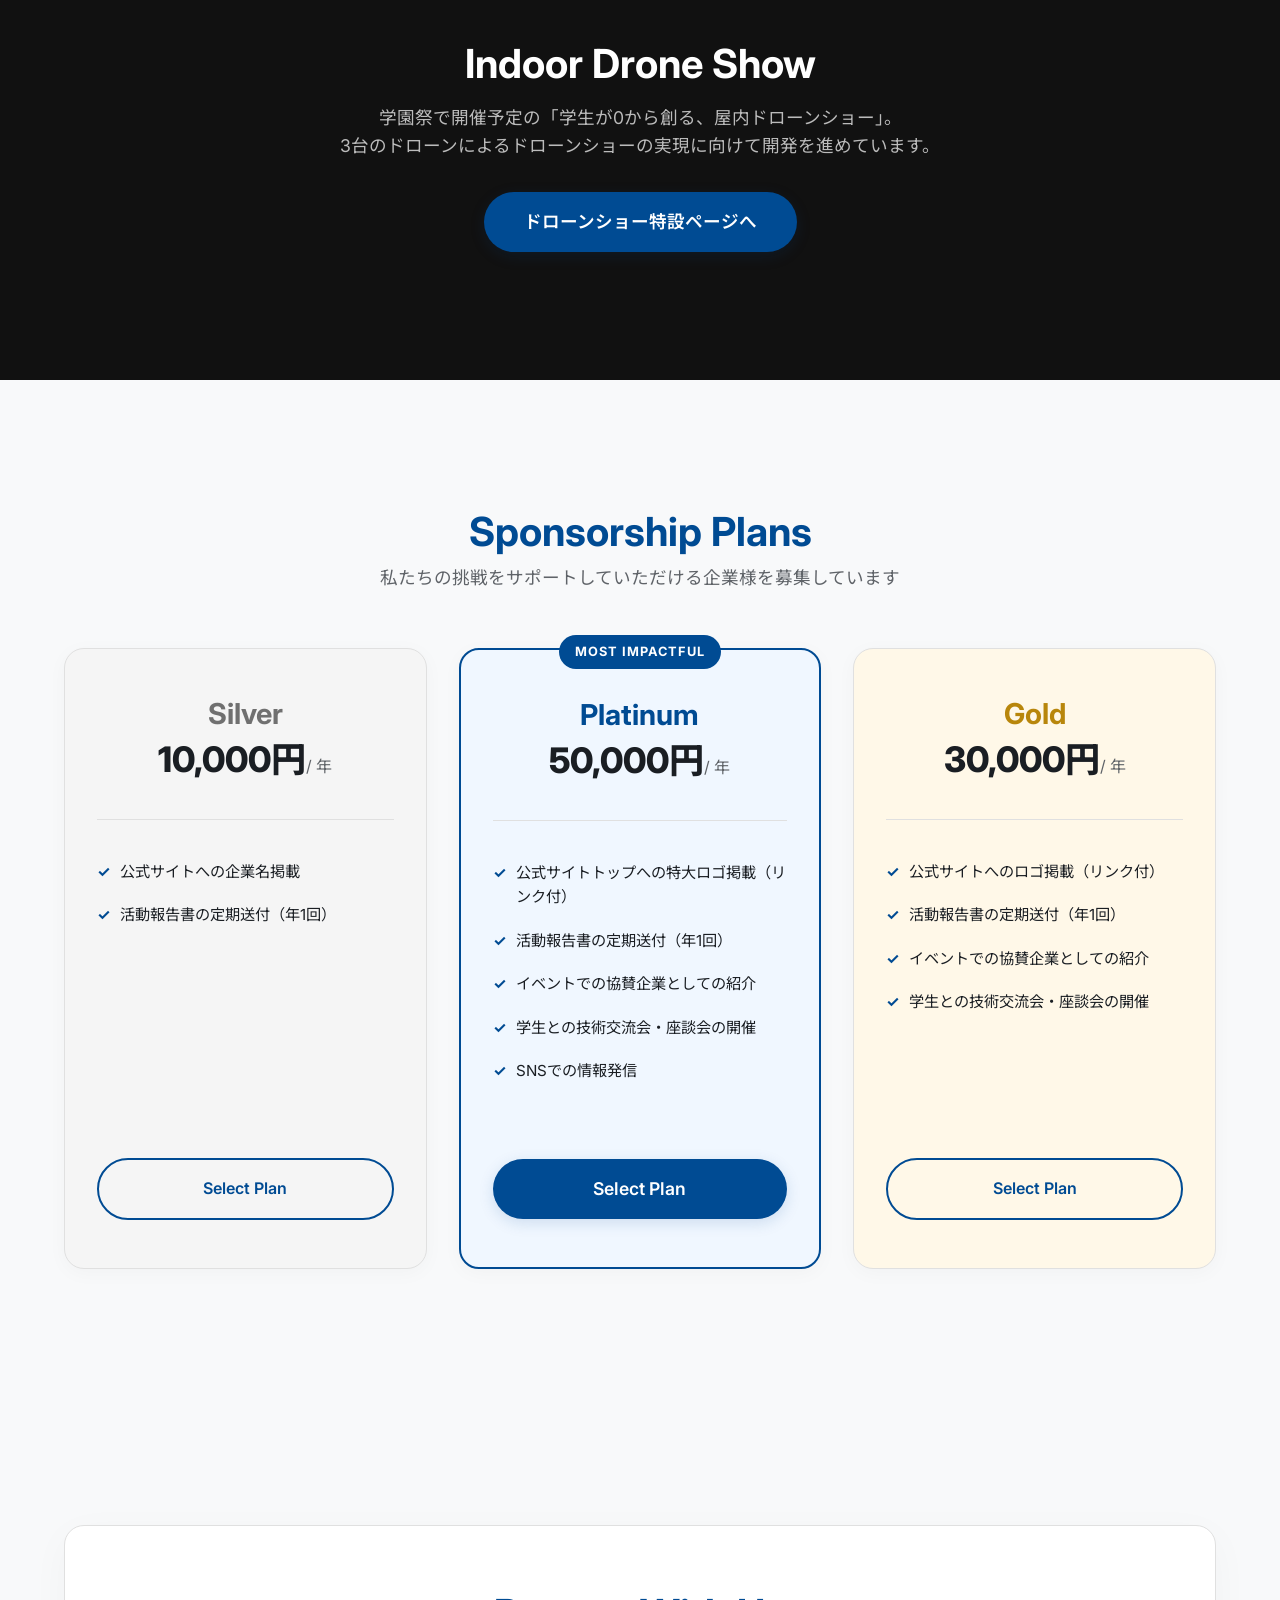
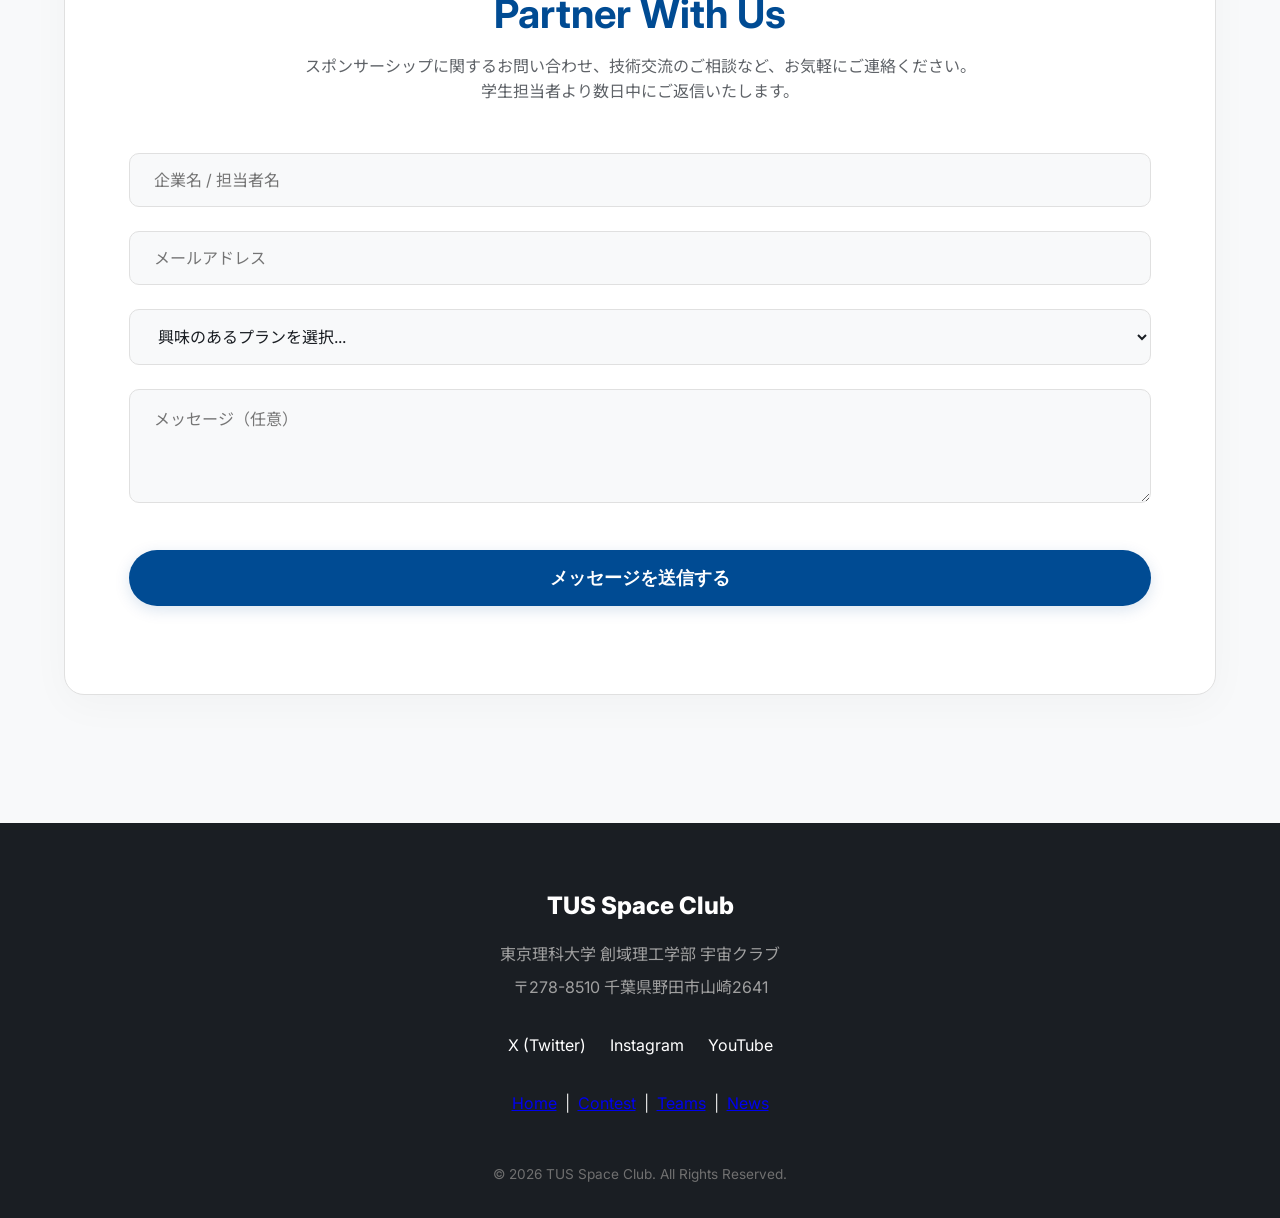
==== commit 59b14245: "Optimize gallery images and improve UI details" ====
--- a/index.html
+++ b/index.html
@@ -4,7 +4,7 @@
     <meta charset="UTF-8">
     <meta name="viewport" content="width=device-width, initial-scale=1.0">
     <title>東京理科大学 宇宙クラブ </title>
-    <meta name="description" content="東京理科大学創域理工学部 宇宙クラブのスポンサー募集特設サイト。全日本学生室内飛行ロボットコンテストに挑む学生エンジニアを応援してください。">
+    <meta name="description" content="東京理科大学 創域理工学部 宇宙クラブの公式Webサイトです。全日本学生室内飛行ロボットコンテストでの優勝を目指し、学生エンジニアたちが日々機体の設計・開発に取り組んでいます。">
     <link rel="stylesheet" href="style.css">
     <link rel="preconnect" href="https://fonts.googleapis.com">
     <link rel="preconnect" href="https://fonts.gstatic.com" crossorigin>
@@ -19,7 +19,10 @@
             <h1>ENGINEERING<br><span>THE FUTURE OF FLIGHT</span></h1>
             <p>東京理科大学 創域理工学部 宇宙クラブ</p>
             <p class="subtitle">全日本学生室内飛行ロボットコンテスト制覇を目指して</p>
-            <a href="#sponsorship" class="btn-primary">Become a Sponsor</a>
+            <div class="hero-buttons">
+                <a href="contest.html" class="btn-primary">コンテストについて</a>
+                <a href="#sponsorship" class="btn-secondary">Sponsor Plans</a>
+            </div>
         </div>
         <div class="scroll-indicator">
             <span>Scroll</span>
--- a/style.css
+++ b/style.css
@@ -93,6 +93,33 @@
     transform: translateY(-2px);
 }
 
+.btn-secondary {
+    display: inline-block;
+    background: rgba(255, 255, 255, 0.1);
+    color: #fff;
+    text-decoration: none;
+    font-weight: 600;
+    padding: 1rem 2.5rem;
+    border-radius: 50px;
+    border: 2px solid rgba(255, 255, 255, 0.3);
+    transition: all 0.3s ease;
+    text-align: center;
+}
+
+.btn-secondary:hover {
+    background: rgba(255, 255, 255, 0.2);
+    border-color: #fff;
+    transform: translateY(-2px);
+}
+
+.hero-buttons {
+    display: flex;
+    gap: 15px;
+    justify-content: center;
+    margin-top: 2rem;
+    flex-wrap: wrap;
+}
+
 /* --- Navigation --- */
 #navbar {
     position: fixed;
@@ -446,13 +473,6 @@
     border-radius: 16px;
     box-shadow: 0 4px 15px rgba(0,0,0,0.02);
     text-align: center;
-    transition: transform 0.3s;
-}
-
-.stat-card:hover {
-    transform: translateX(-10px);
-    border-color: var(--accent-blue);
-    box-shadow: -10px 0 20px rgba(0, 75, 147, 0.05);
 }
 
 .stat-card h4 {
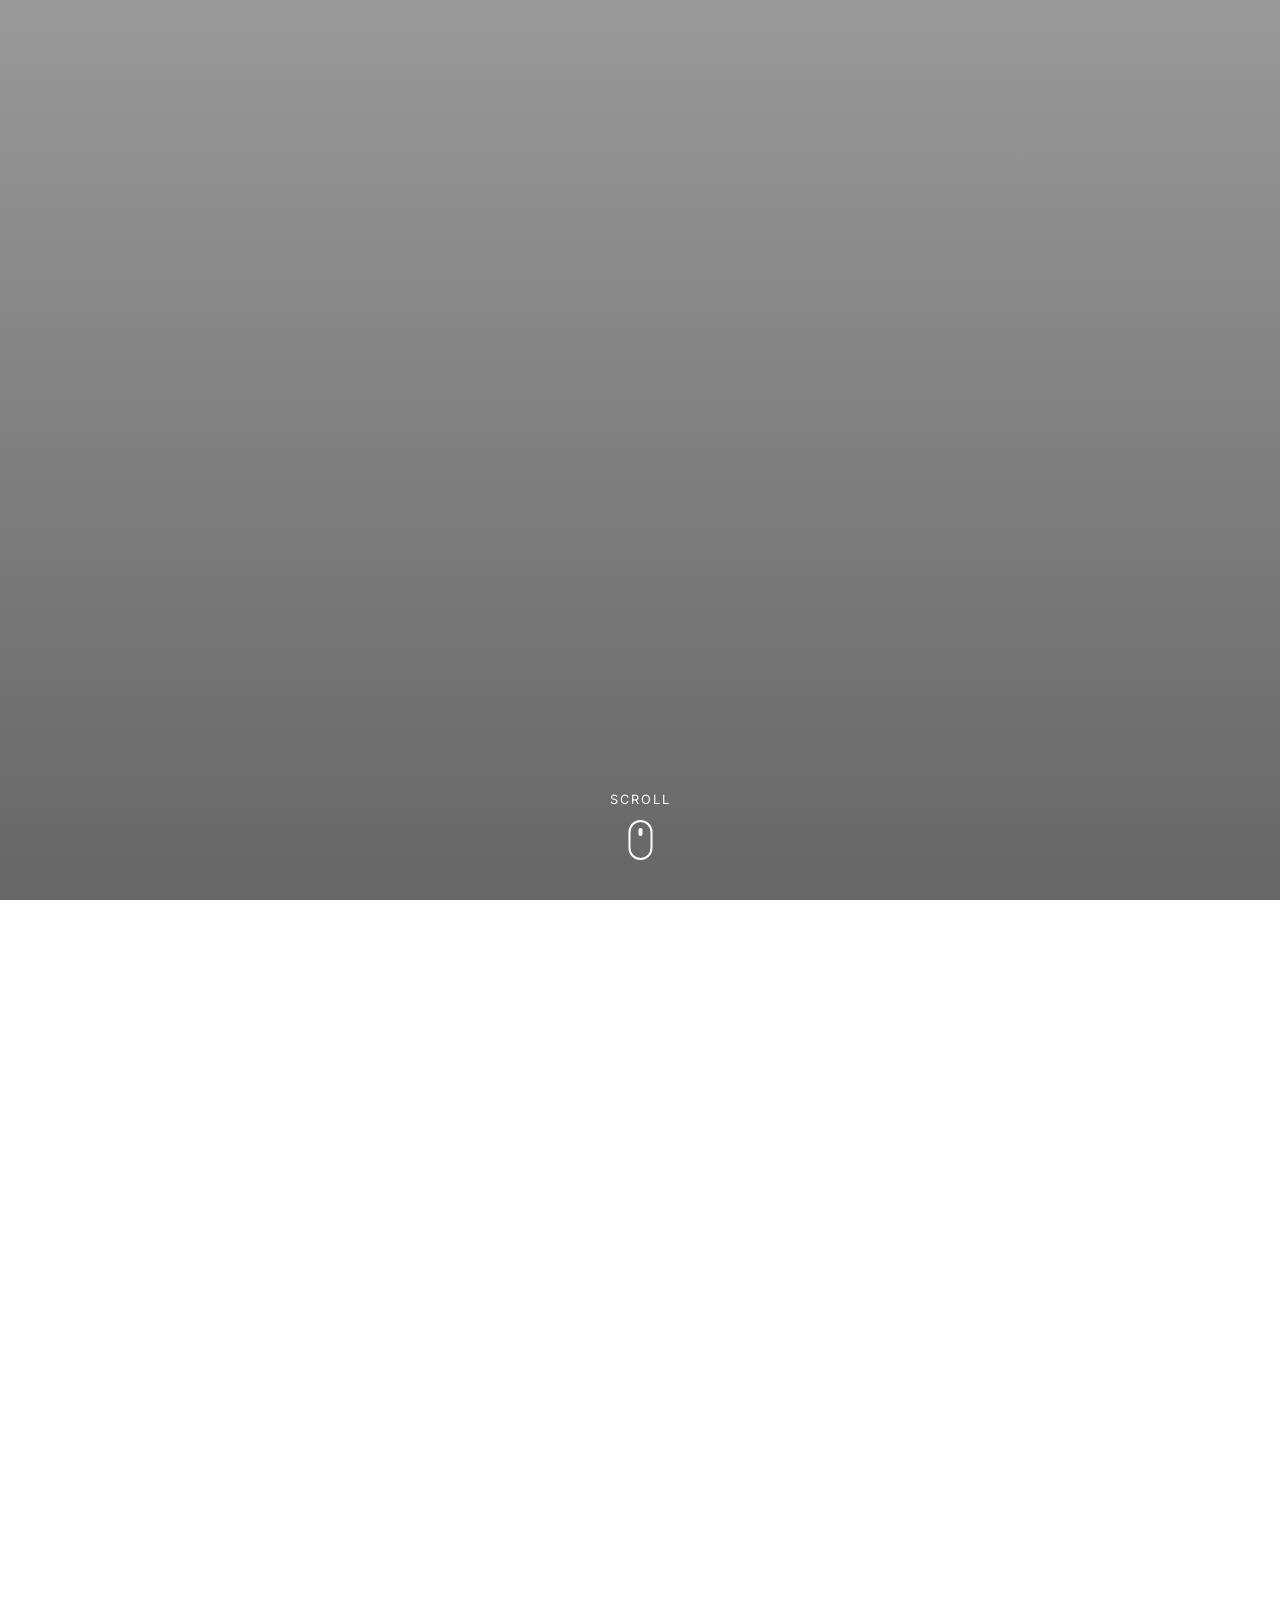
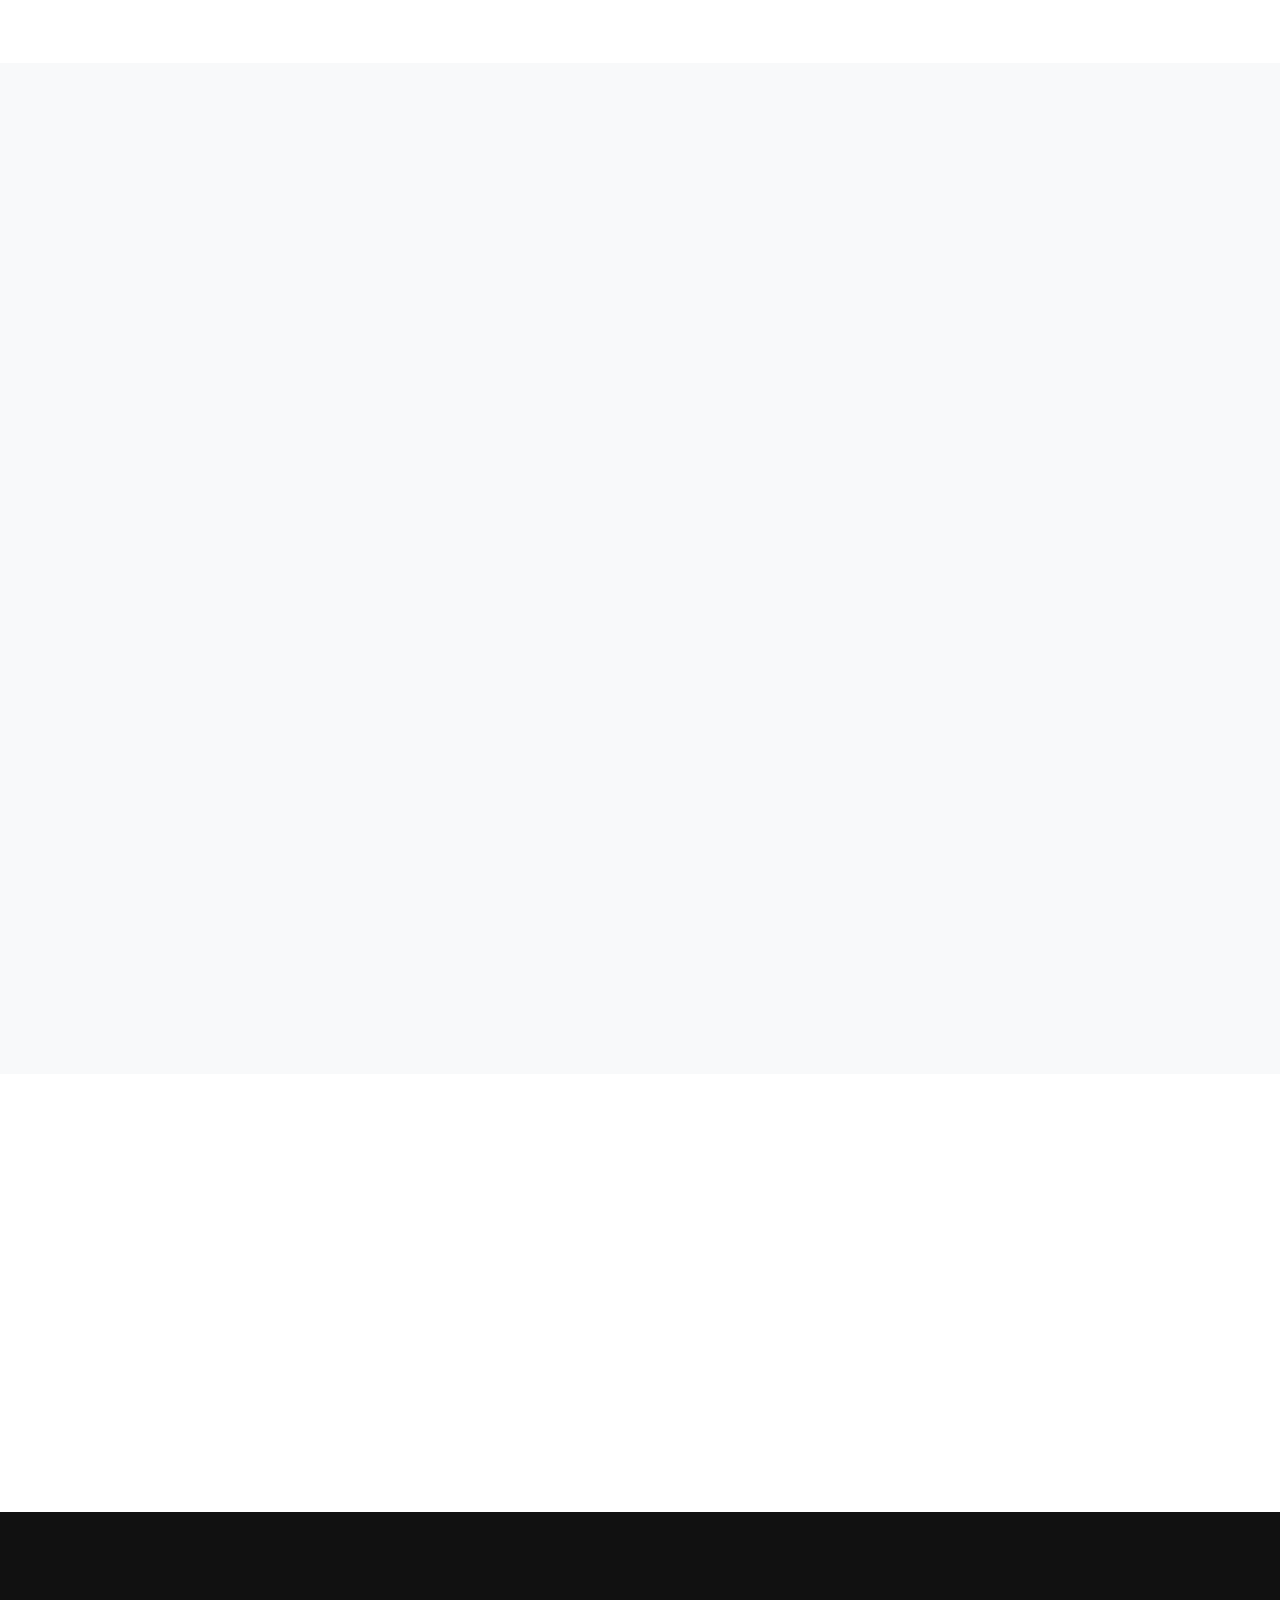
==== commit ca400e3c: "Remove commercial sponsorship plans and replace with general support requests" ====
--- a/index.html
+++ b/index.html
@@ -21,7 +21,7 @@
             <p class="subtitle">全日本学生室内飛行ロボットコンテスト制覇を目指して</p>
             <div class="hero-buttons">
                 <a href="contest.html" class="btn-primary">コンテストについて</a>
-                <a href="#sponsorship" class="btn-secondary">Sponsor Plans</a>
+                <a href="#support" class="btn-secondary">ご支援について</a>
             </div>
         </div>
         <div class="scroll-indicator">
@@ -115,52 +115,18 @@
             </div>
         </section>
 
-        <section id="sponsorship" class="section-container bg-darker">
-            <div class="section-header fade-in">
-                <h2>Sponsorship Plans</h2>
-                <p>私たちの挑戦をサポートしていただける企業様を募集しています</p>
-            </div>
-            <div class="plans-container">
-                <div class="plan-card silver fade-in-up" style="animation-delay: 0.1s;">
-                    <div class="plan-header">
-                        <h3>Silver</h3>
-                        <p class="price">10,000円<span> / 年</span></p>
-                    </div>
-                    <ul class="plan-features">
-                        <li><span>✓</span> 公式サイトへの企業名掲載</li>
-                        <li><span>✓</span> 活動報告書の定期送付（年1回）</li>
-                    </ul>
-                    <a href="#contact" class="btn-outline">Select Plan</a>
-                </div>
-                
-                <div class="plan-card platinum fade-in-up" style="animation-delay: 0.3s;">
-                    <div class="popular-badge">Most Impactful</div>
-                    <div class="plan-header">
-                        <h3>Platinum</h3>
-                        <p class="price">50,000円<span> / 年</span></p>
-                    </div>
-                    <ul class="plan-features">
-                        <li><span>✓</span> 公式サイトトップへの特大ロゴ掲載（リンク付）</li>
-                        <li><span>✓</span> 活動報告書の定期送付（年1回）</li>
-                        <li><span>✓</span> イベントでの協賛企業としての紹介</li>
-                        <li><span>✓</span> 学生との技術交流会・座談会の開催</li>
-                        <li><span>✓</span> SNSでの情報発信</li>
-                    </ul>
-                    <a href="#contact" class="btn-primary">Select Plan</a>
-                </div>
-
-                <div class="plan-card gold fade-in-up" style="animation-delay: 0.2s;">
-                    <div class="plan-header">
-                        <h3>Gold</h3>
-                        <p class="price">30,000円<span> / 年</span></p>
-                    </div>
-                    <ul class="plan-features">
-                        <li><span>✓</span> 公式サイトへのロゴ掲載（リンク付）</li>
-                        <li><span>✓</span> 活動報告書の定期送付（年1回）</li>
-                        <li><span>✓</span> イベントでの協賛企業としての紹介</li>
-                        <li><span>✓</span> 学生との技術交流会・座談会の開催</li>
-                    </ul>
-                    <a href="#contact" class="btn-outline">Select Plan</a>
+        <section id="support" class="section-container bg-darker">
+            <div class="section-header fade-in">
+                <h2>Support Us</h2>
+                <p>私たちの活動にご賛同・ご支援いただける皆様へ</p>
+            </div>
+            <div class="about-content fade-in" style="margin-top: 2rem;">
+                <div class="about-text" style="text-align: center; max-width: 800px; margin: 0 auto;">
+                    <p>東京理科大学 宇宙クラブでは、全日本学生室内飛行ロボットコンテストでの優勝と、次世代エンジニアの育成を目指して日々機体の研究・開発を行っています。</p>
+                    <p>私たちの理念や技術的な挑戦に共感し、活動をサポートしていただける企業様や個人の皆様からのご連絡をお待ちしております。技術交流やご見学、部材のご提供など、どのような形でも大歓迎です。</p>
+                    <div style="margin-top: 2rem;">
+                        <a href="#contact" class="btn-primary">お問い合わせ・ご相談</a>
+                    </div>
                 </div>
             </div>
         </section>
@@ -178,11 +144,11 @@
                     </div>
                     <div class="form-group">
                         <select id="plan" name="plan" required>
-                            <option value="">興味のあるプランを選択...</option>
-                            <option value="platinum">Platinumプラン</option>
-                            <option value="gold">Goldプラン</option>
-                            <option value="silver">Silverプラン</option>
-                            <option value="other">その他・カスタマイズの相談</option>
+                            <option value="">お問い合わせの種類を選択...</option>
+                            <option value="support">活動へのご支援について</option>
+                            <option value="tech_exchange">技術交流・見学のご相談</option>
+                            <option value="materials">機材・部材提供のご相談</option>
+                            <option value="other">その他のお問い合わせ</option>
                         </select>
                     </div>
                     <div class="form-group">
--- a/style.css
+++ b/style.css
@@ -197,6 +197,7 @@
     font-size: 0.95rem;
     font-weight: 600;
     transition: color 0.3s;
+    white-space: nowrap;
 }
 
 .nav-links a.btn-primary-small,
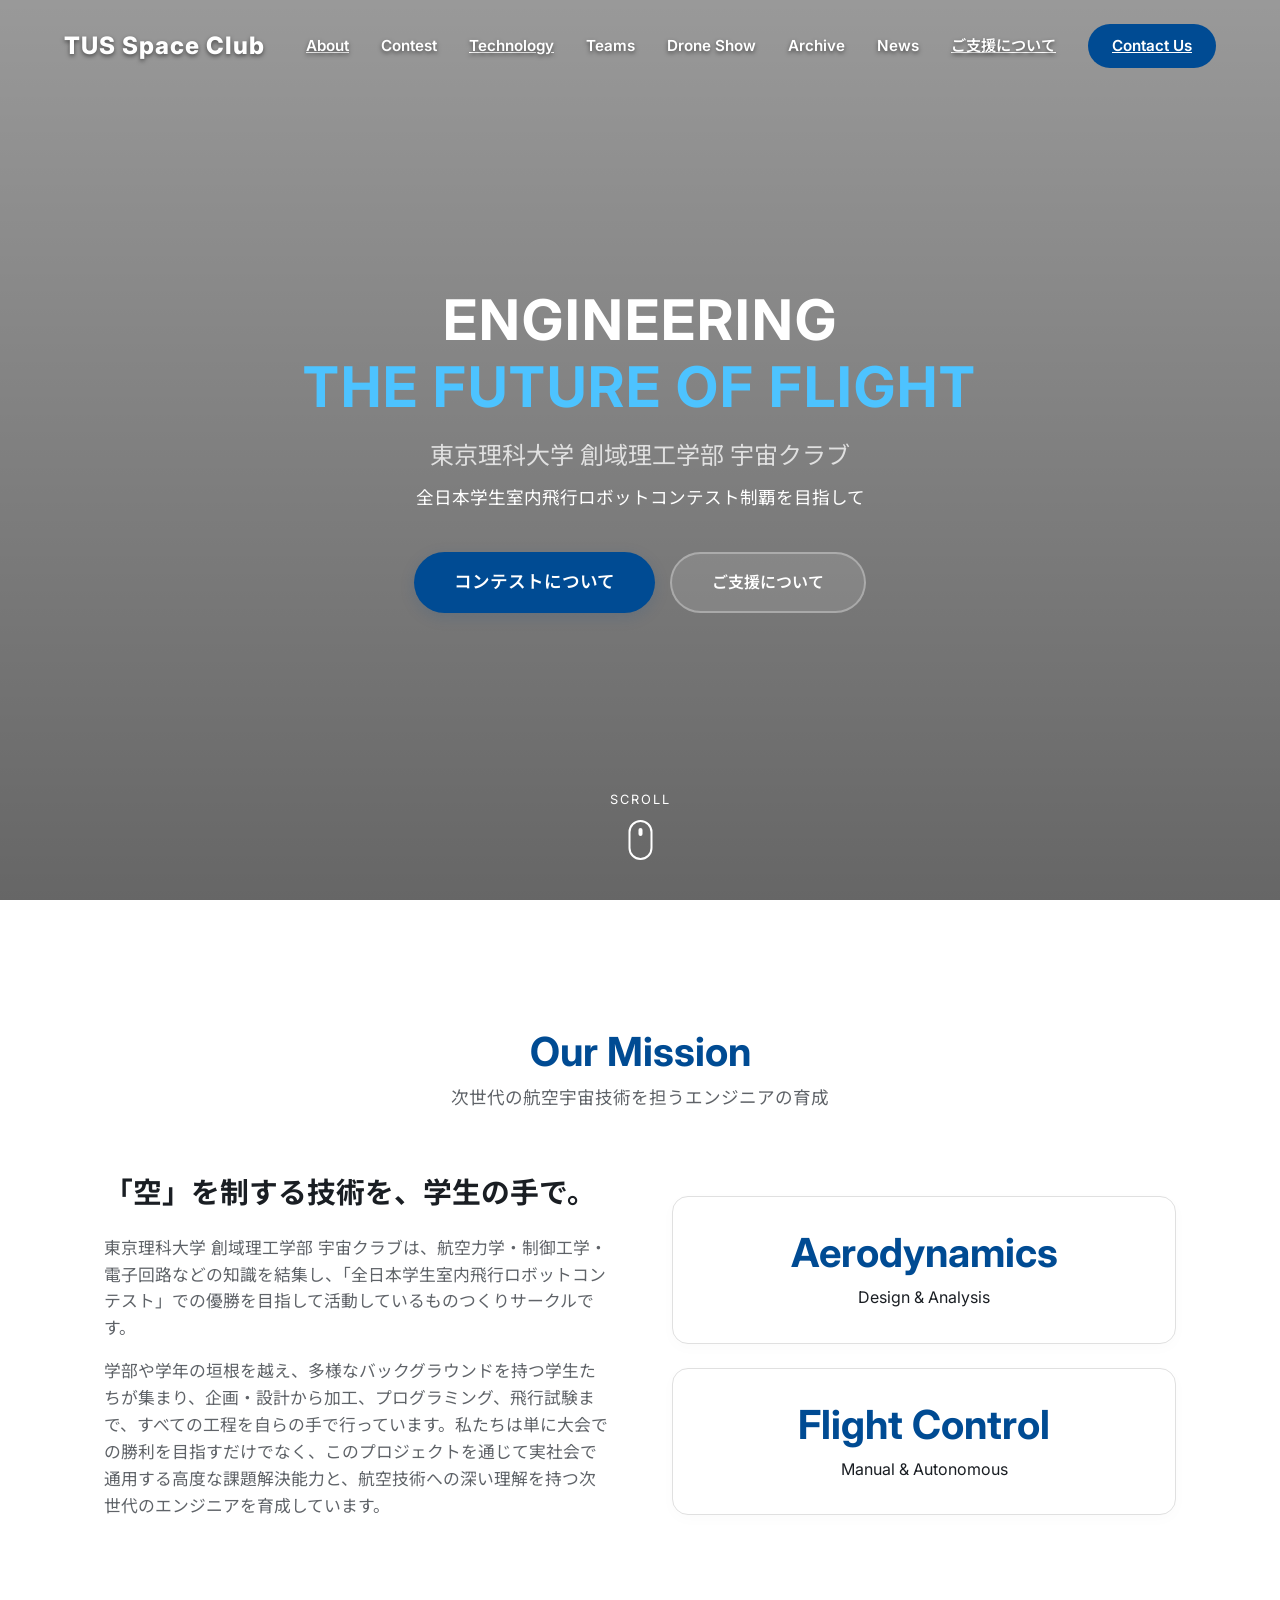
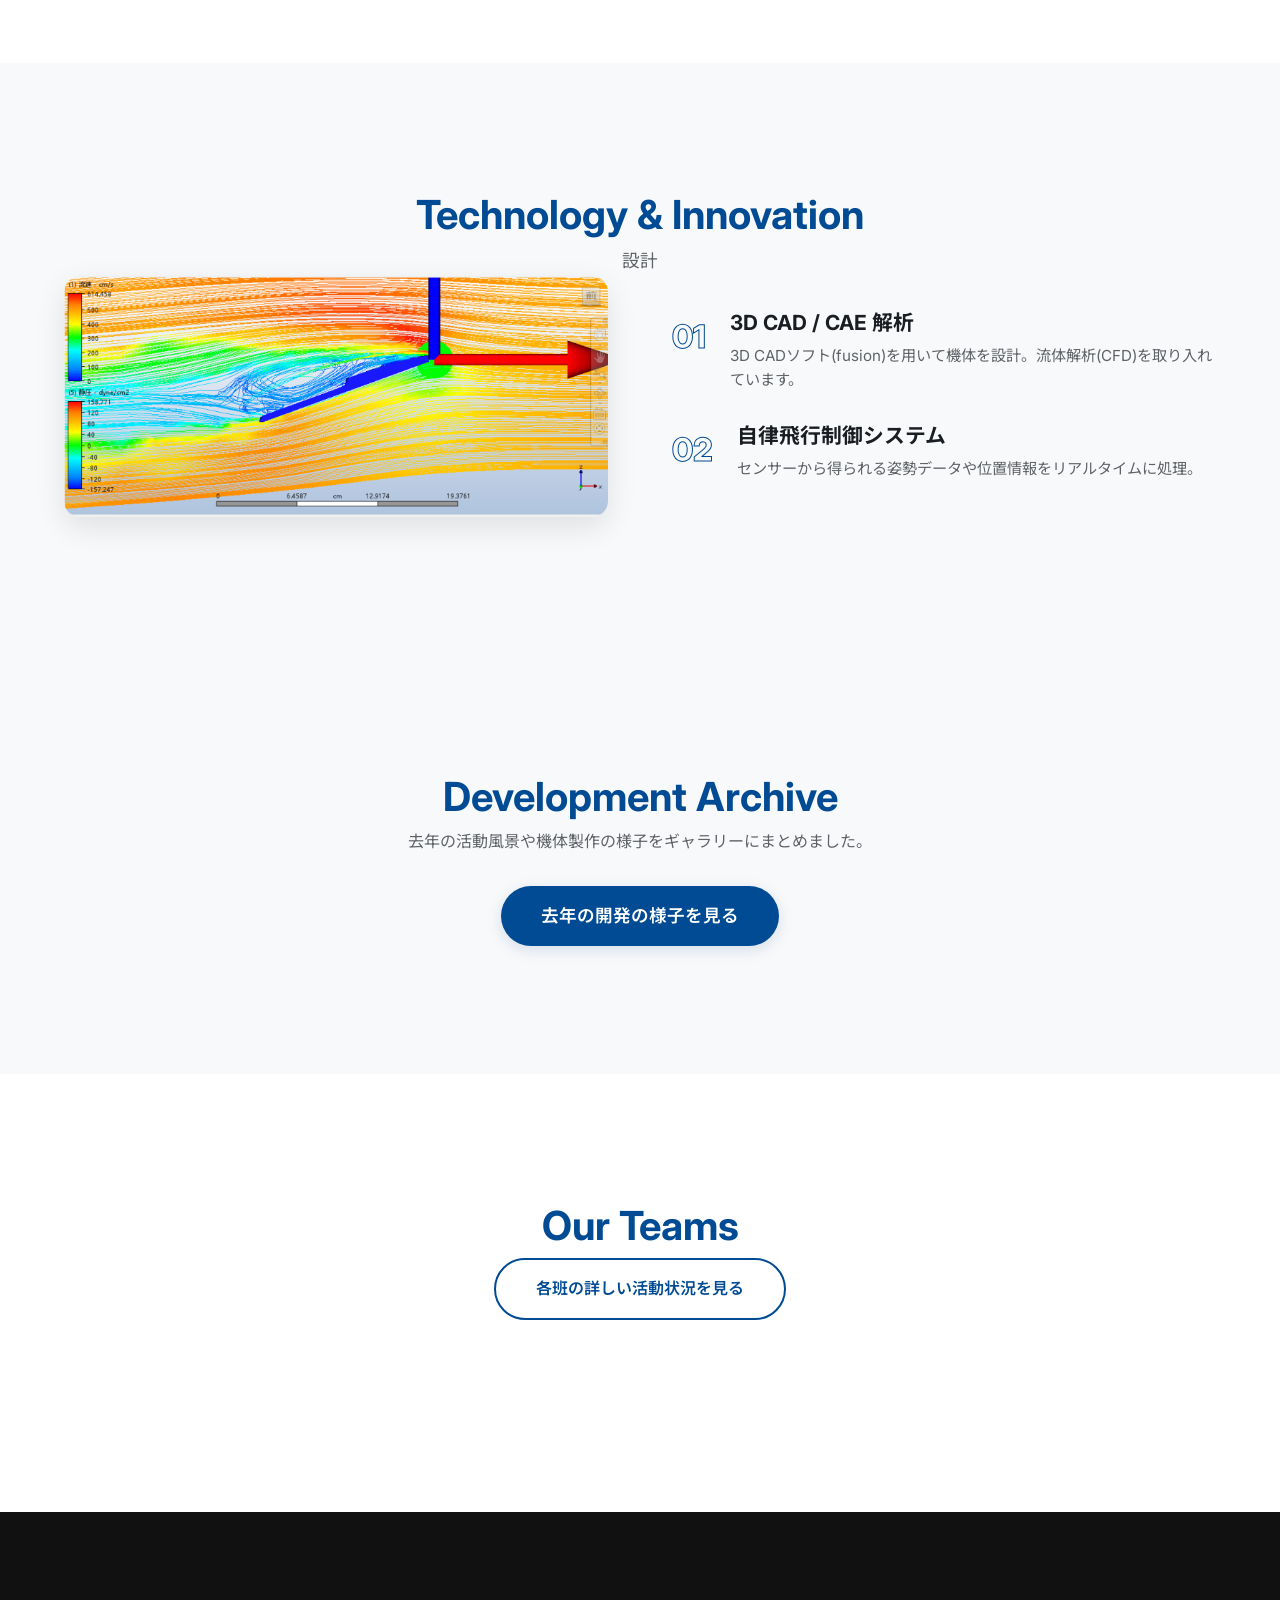
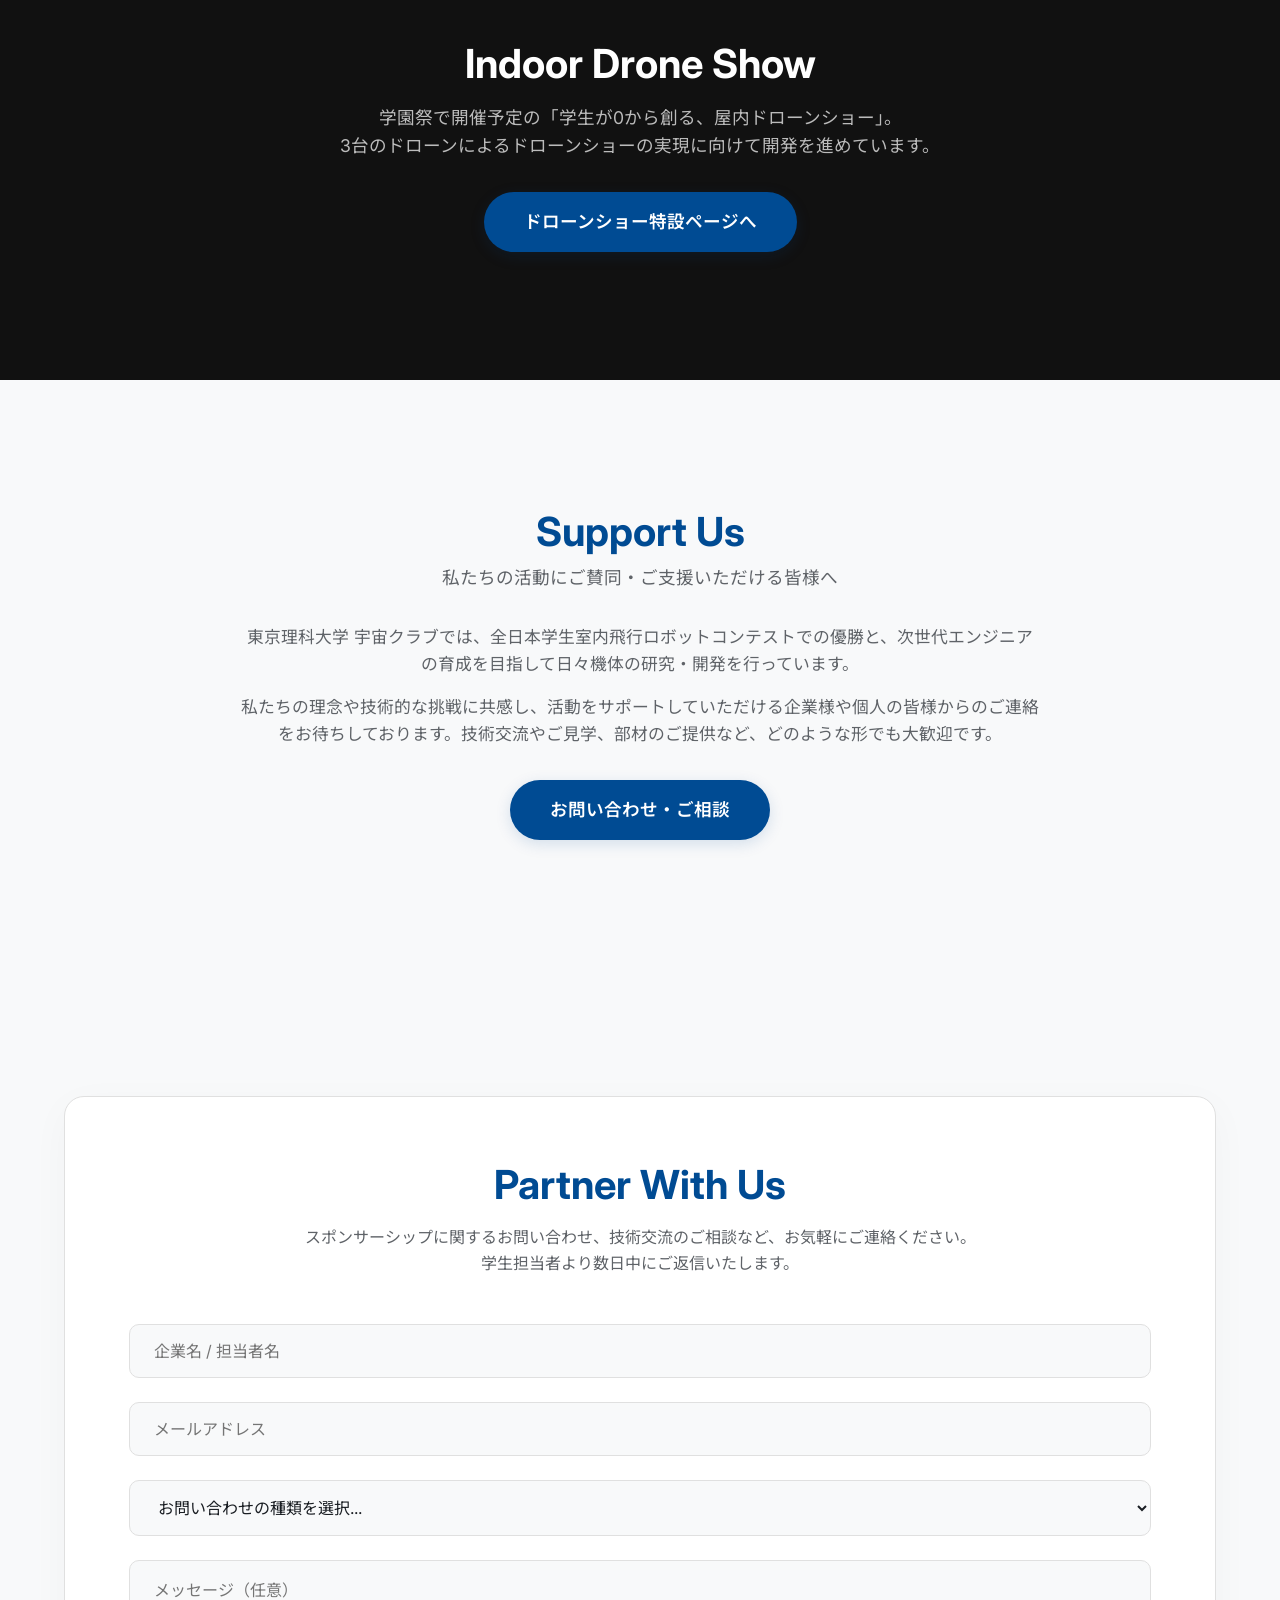
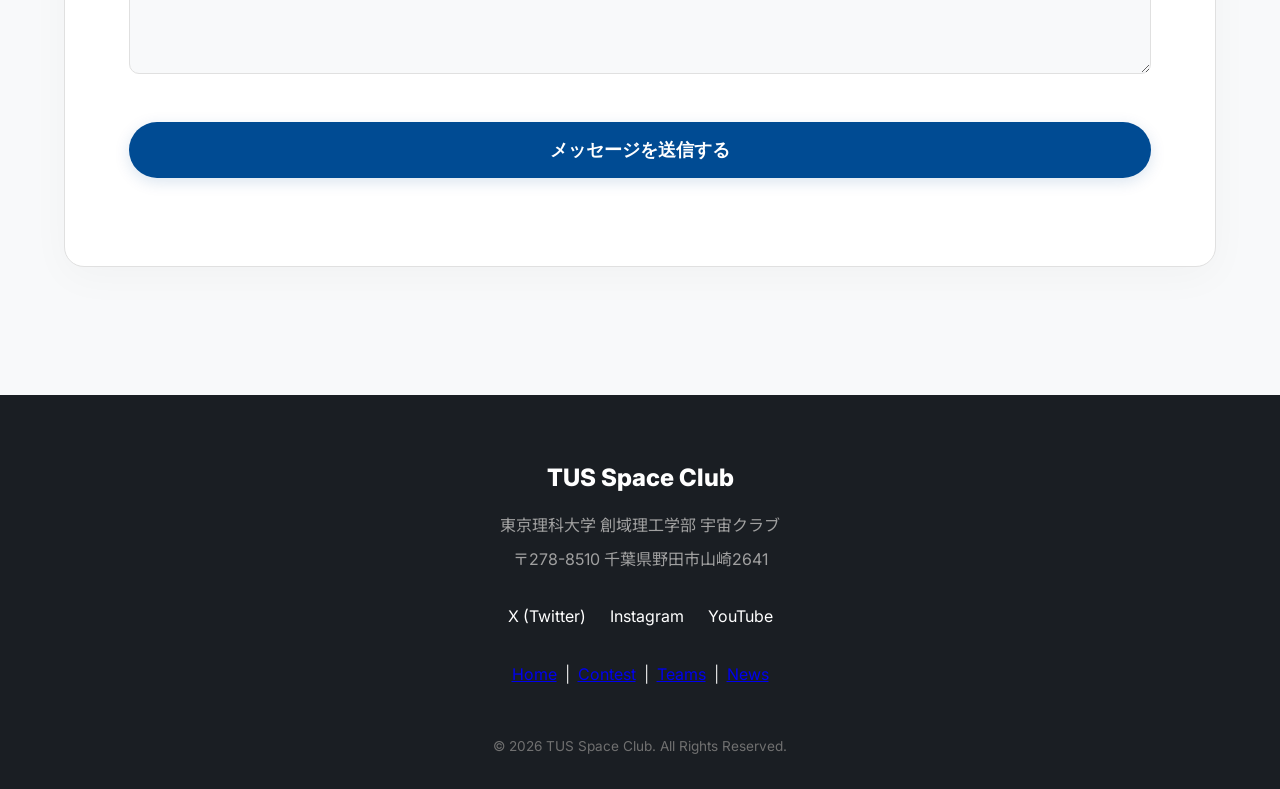
==== commit 36bea38c: "Google Search Consoleの確認タグを追加" ====
--- a/index.html
+++ b/index.html
@@ -1,6 +1,7 @@
 <!DOCTYPE html>
 <html lang="ja">
 <head>
+    <meta name="google-site-verification" content="Ygq05d7kKvS6d5q9COfGW6UnZOiH_TBE6v-j6Iu8Clk" />
     <meta charset="UTF-8">
     <meta name="viewport" content="width=device-width, initial-scale=1.0">
     <title>東京理科大学 宇宙クラブ </title>
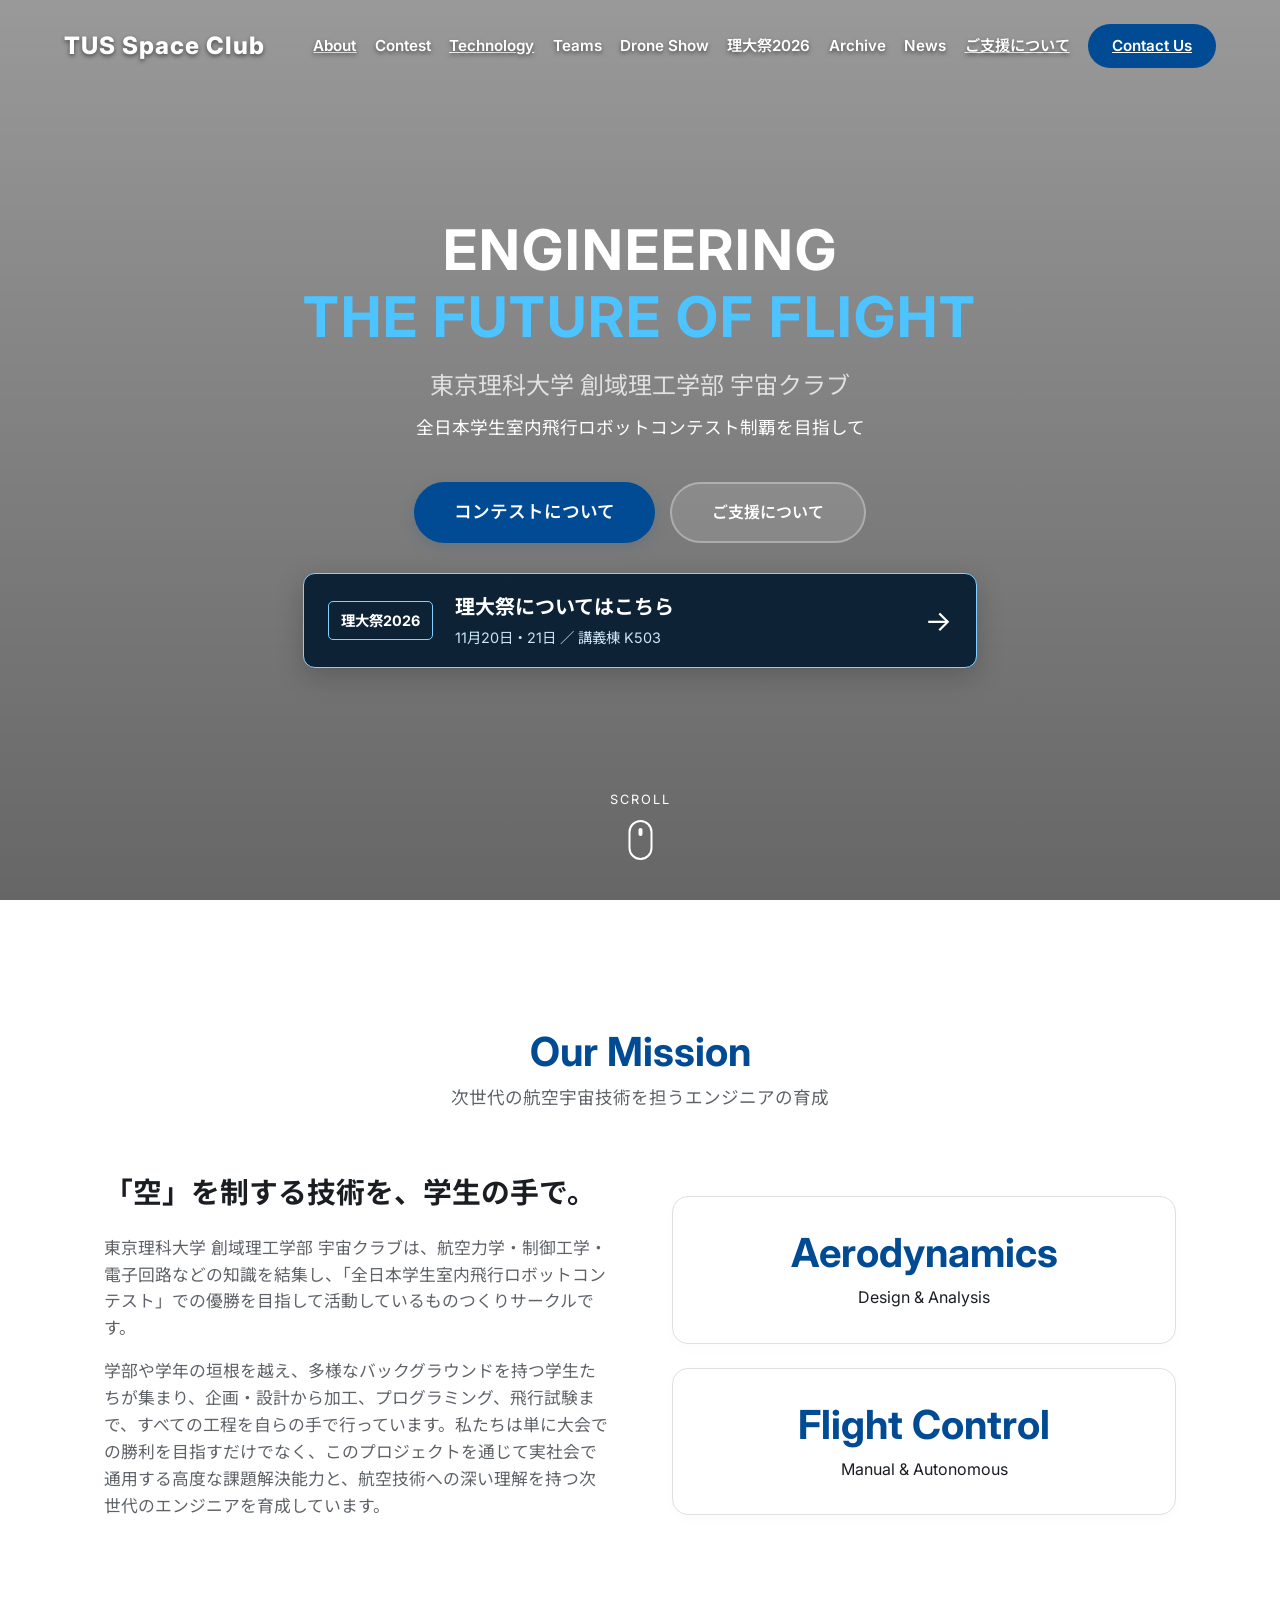
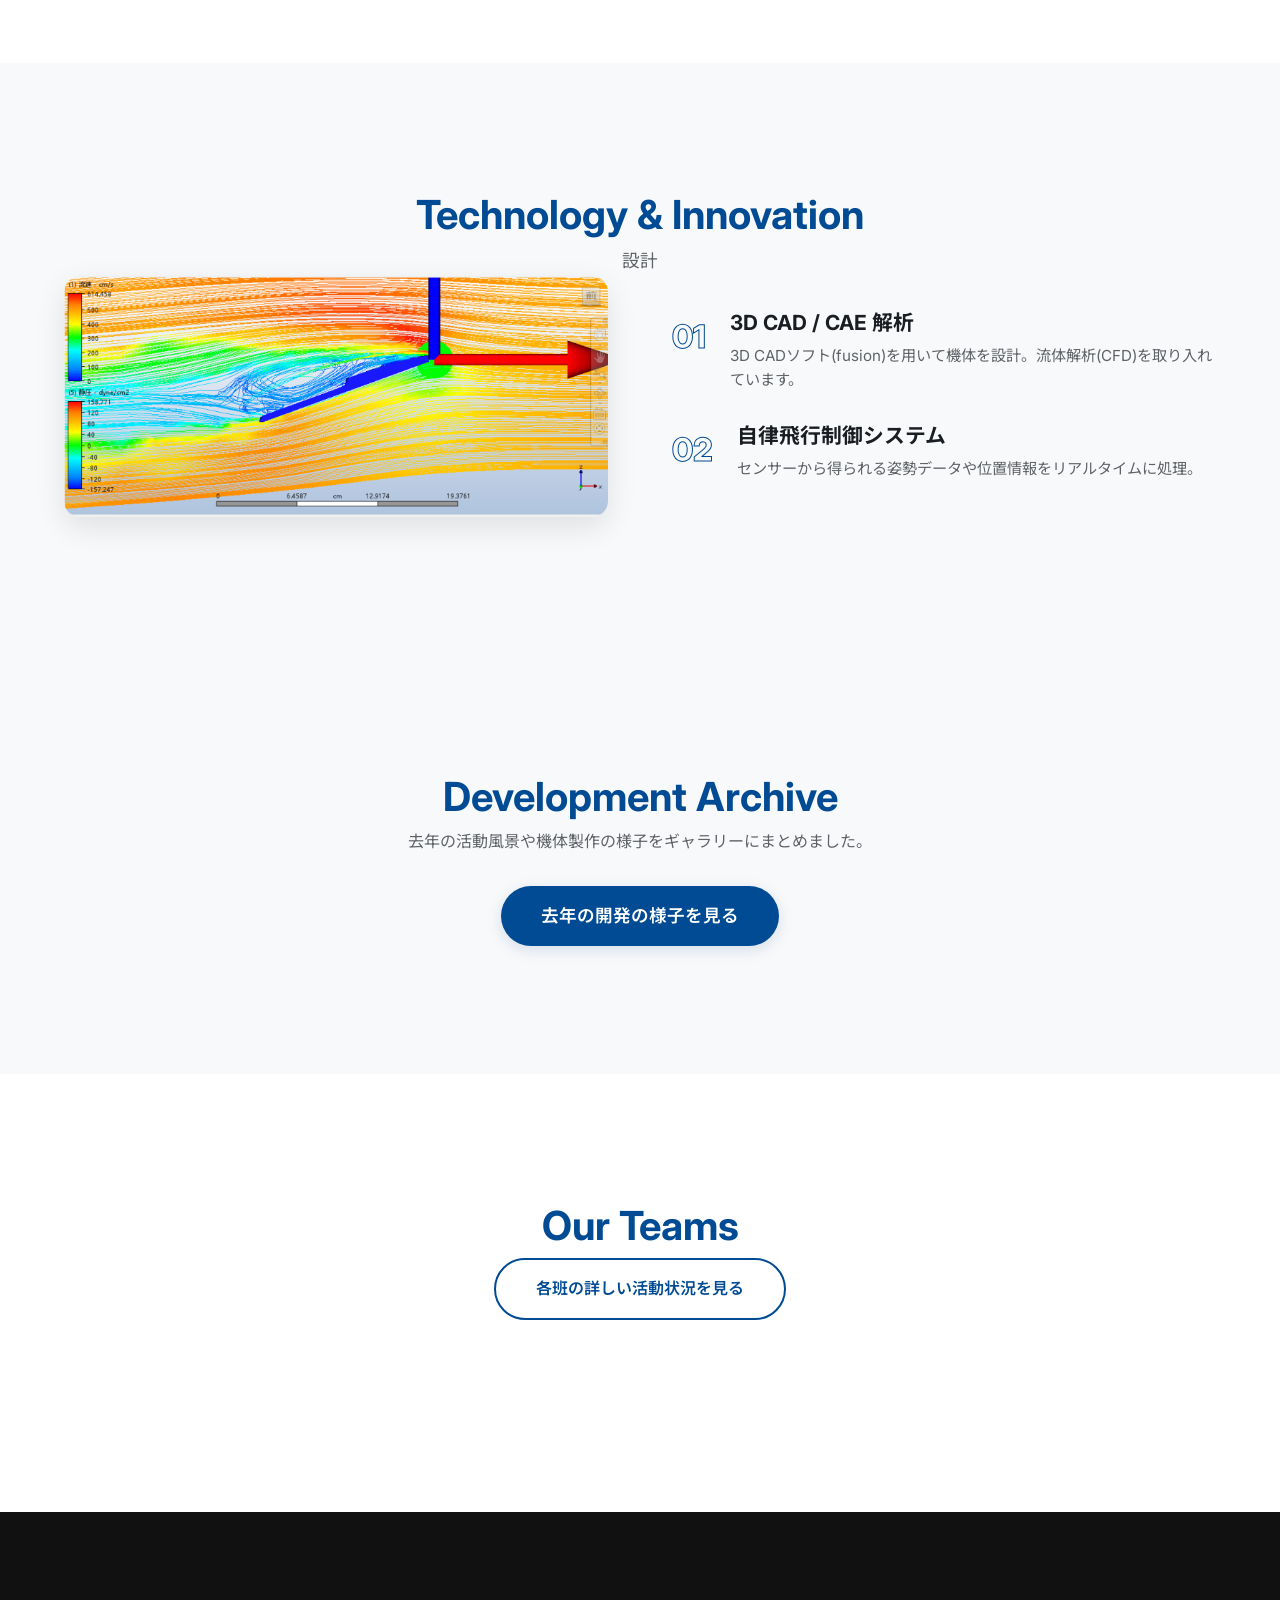
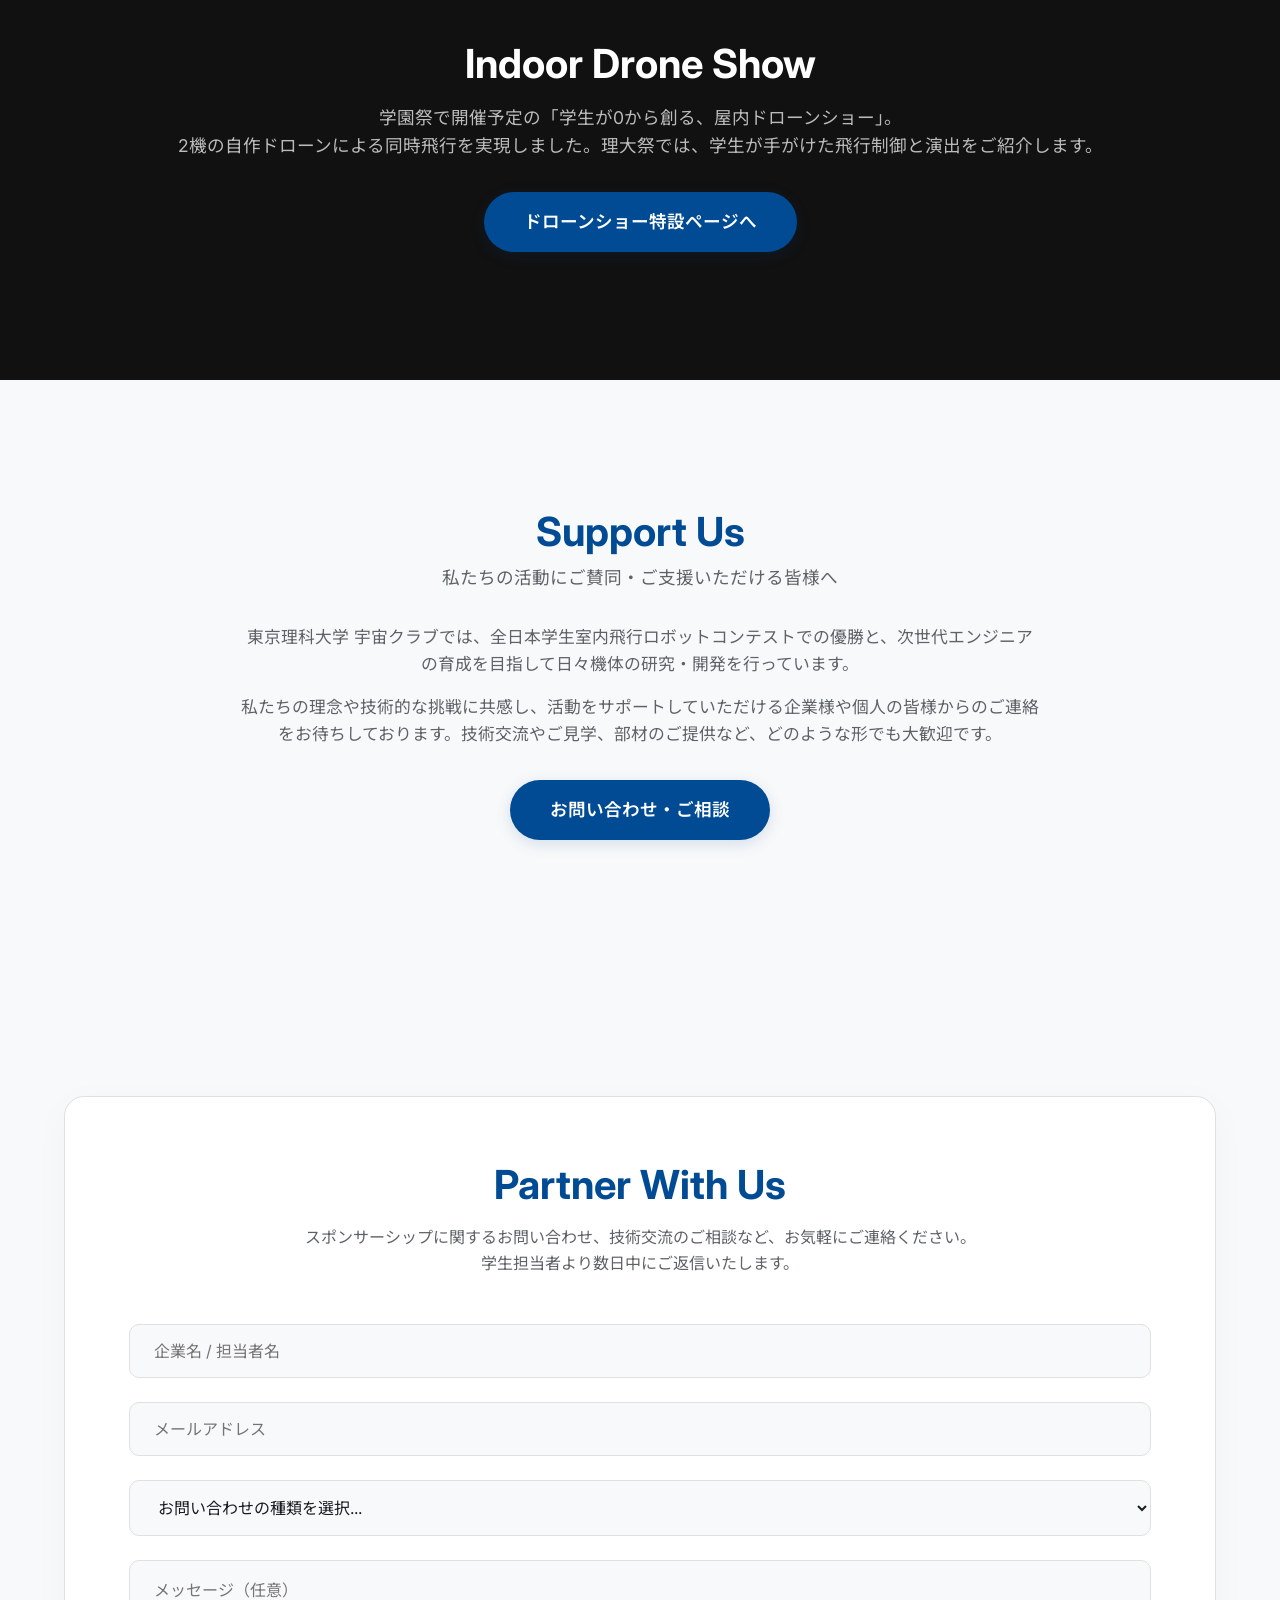
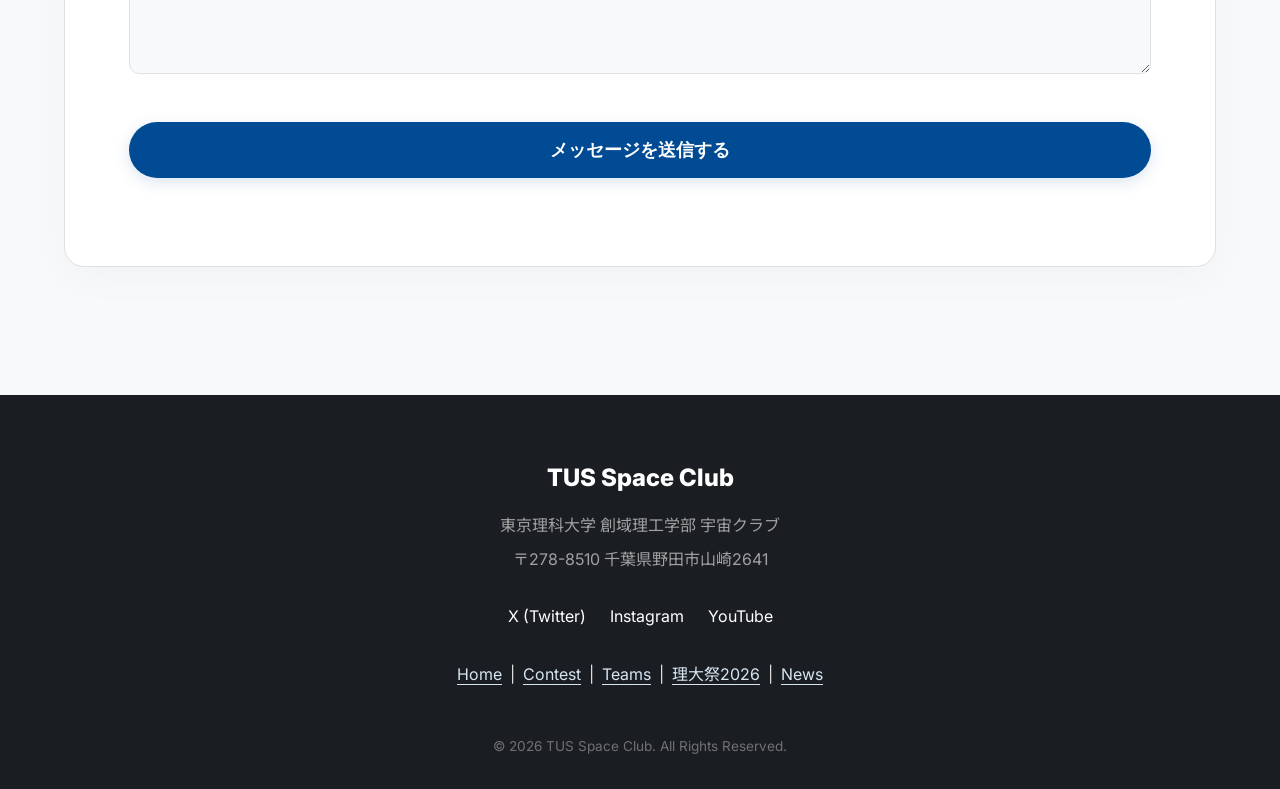
==== commit 93bc094f: "Add files via upload" ====
--- a/index.html
+++ b/index.html
@@ -2,16 +2,18 @@
 <html lang="ja">
 <head>
     <meta name="google-site-verification" content="Ygq05d7kKvS6d5q9COfGW6UnZOiH_TBE6v-j6Iu8Clk" />
+    <meta name="msvalidate.01" content="E0B1D39A7270B76C5CCD8BA935B853DB" />
     <meta charset="UTF-8">
     <meta name="viewport" content="width=device-width, initial-scale=1.0">
-    <title>東京理科大学 宇宙クラブ </title>
+    <title>東京理科大学 宇宙クラブ</title>
     <meta name="description" content="東京理科大学 創域理工学部 宇宙クラブの公式Webサイトです。全日本学生室内飛行ロボットコンテストでの優勝を目指し、学生エンジニアたちが日々機体の設計・開発に取り組んでいます。">
     <link rel="stylesheet" href="style.css">
+    <link rel="stylesheet" href="festival-pages.css">
     <link rel="preconnect" href="https://fonts.googleapis.com">
     <link rel="preconnect" href="https://fonts.gstatic.com" crossorigin>
     <link href="https://fonts.googleapis.com/css2?family=Inter:wght@400;600;800&family=Noto+Sans+JP:wght@400;700;900&display=swap" rel="stylesheet">
 </head>
-<body>
+<body class="club-home">
     <div id="navbar-placeholder"></div>
 
     <header class="hero" id="home">
@@ -24,6 +26,11 @@
                 <a href="contest.html" class="btn-primary">コンテストについて</a>
                 <a href="#support" class="btn-secondary">ご支援について</a>
             </div>
+            <a class="home-festival-banner" href="ridaisai.html" aria-label="理大祭2026についてはこちら。11月20日・21日、講義棟K503">
+                <span class="home-festival-badge">理大祭2026</span>
+                <span class="home-festival-message">理大祭についてはこちら<span>11月20日・21日 ／ 講義棟 K503</span></span>
+                <span class="home-festival-arrow" aria-hidden="true">→</span>
+            </a>
         </div>
         <div class="scroll-indicator">
             <span>Scroll</span>
@@ -110,7 +117,7 @@
                 <h2 style="color: #fff; margin-bottom: 1rem;">Indoor Drone Show</h2>
                 <p style="color: #bbb; margin-bottom: 2rem; font-size: 1.1rem;">
                     学園祭で開催予定の「学生が0から創る、屋内ドローンショー」。<br>
-                    3台のドローンによるドローンショーの実現に向けて開発を進めています。
+                    2機の自作ドローンによる同時飛行を実現しました。理大祭では、学生が手がけた飛行制御と演出をご紹介します。
                 </p>
                 <a href="drone-show.html" class="btn-primary">ドローンショー特設ページへ</a>
             </div>
--- a/style.css
+++ b/style.css
@@ -918,6 +918,11 @@
     font-size: 0.85rem;
     margin-top: 3rem;
     color: #707070;
+}
+
+footer .footer-nav a {
+    color: #d7e5f1;
+    text-underline-offset: 4px;
 }
 
 /* --- Animations --- */
@@ -1108,3 +1113,17 @@
     .hamburger { display: inline-block; }
     .contact-box { padding: 2rem; }
 }
+
+/* Keep the shared navigation readable with the festival link. */
+.nav-links { gap: 1.15rem; }
+@media (max-width: 1240px) {
+    .nav-links { display: none; }
+    .hamburger { display: inline-block; }
+}
+
+/* Festival headline on the existing homepage hero. */
+.hero h1.festival-home-title {
+    font-size: clamp(2.8rem, 6.5vw, 5.5rem);
+    font-weight: 900;
+    line-height: 1.25;
+}
--- a/festival-pages.css
+++ b/festival-pages.css
@@ -0,0 +1,212 @@
+/* The club home stays the club home; the festival is a linked invitation. */
+.club-home .hero { min-height: 740px; }
+.club-home .hero-content { padding-top: 70px; padding-bottom: 85px; }
+.home-festival-banner { display: flex; align-items: center; gap: 22px; max-width: 700px; margin: 30px auto 0; padding: 18px 24px; background: #071d31ed; color: #fff; border: 1px solid #83cfff; border-radius: 12px; text-decoration: none; text-align: left; box-shadow: 0 8px 28px #0003; }
+.home-festival-banner:hover { background: #123d60; border-color: #fff; }
+.home-festival-badge { padding: 7px 12px; border: 1px solid #83cfff; border-radius: 5px; font-size: .9rem; font-weight: 700; white-space: nowrap; }
+.home-festival-message { flex: 1; font-size: 1.25rem; font-weight: 700; line-height: 1.5; }
+.home-festival-message > span { display: block; color: #cce5f6; font-size: .9rem; margin-top: 5px; font-weight: 400; }
+.home-festival-arrow { font-size: 1.8rem; }
+.home-festival-banner:focus-visible { outline: 3px solid #fff; outline-offset: 5px; }
+
+/* A short overview, followed by visitor-led detail routes. */
+.festival-visit-page { background: #fff; }
+.route-container { width: min(1184px, calc(100% - 64px)); margin-inline: auto; }
+.festival-visit-page :is(section,article,header)[id] { scroll-margin-top: 96px; }
+.route-kicker { color: #1458aa; font-weight: 700; font-size: .9rem; letter-spacing: .06em; }
+.overview-header { padding-top: 112px; padding-bottom: 25px; }
+.festival .overview-header h1 { font-size: clamp(2.6rem, 4vw, 3.6rem); margin-top: 9px; line-height: 1.25; }
+.overview-catch { font-weight: 700; font-size: 1.3rem; line-height: 1.7; margin-top: 14px; }
+.overview-catch > span { display: inline-block; }
+.overview-nowrap { white-space: nowrap; }
+.overview-intro { color: #496176; font-size: 1rem; line-height: 1.8; margin-top: 6px; }
+.overview-facts { display: grid; grid-template-columns: 1.2fr .85fr 1.35fr; border-block: 1px solid #dbe4ee; background: #f4f8fc; padding: 18px 24px; gap: 24px; }
+.overview-facts dt { color: #1458aa; font-size: .9rem; font-weight: 700; margin-bottom: 5px; }
+.overview-facts dd { margin: 0; font-size: 1.05rem; font-weight: 700; line-height: 1.8; }
+.overview-facts dd > span { display: block; font-size: .95rem; font-weight: 400; }
+.overview-facts time { display: inline-block; }
+.overview-facts dd > a { display: block; color: #1458aa; font-size: .95rem; text-underline-offset: 4px; }
+.overview-facts strong { font-size: 1.35rem; }
+.overview-programs { padding-block: 32px; }
+.overview-section-title { display: flex; justify-content: space-between; align-items: baseline; gap: 20px; margin-bottom: 20px; }
+.festival .overview-section-title h2 { color: #102c49; font-size: 1.6rem; }
+.overview-section-title p { font-size: 1rem; color: #526a80; }
+.overview-grid { display: grid; grid-template-columns: repeat(4, minmax(0, 1fr)); gap: 20px; }
+.overview-card { min-width: 0; border: 1px solid #dbe4ee; border-radius: 12px; overflow: hidden; background: #fff; }
+.overview-card-link { display: flex; flex-direction: column; height: 100%; color: #102c49; text-decoration: none; }
+.overview-card-link:hover { background: #f4f8fc; }
+.overview-card-link > img { display: block; width: 100%; height: auto; aspect-ratio: 1.7; object-fit: contain; background: #f1f5f9; border-bottom: 1px solid #dbe4ee; }
+.overview-card-copy { display: flex; flex: 1; flex-direction: column; padding: 18px; }
+.overview-card-kicker { font-size: .85rem; color: #1458aa; font-weight: 700; line-height: 1.7; margin-bottom: 6px; }
+.festival .overview-card h3 { font-size: 1.15rem; line-height: 1.5; min-height: 3em; }
+.overview-card-description { color: #496176; font-size: 1rem; line-height: 1.8; margin-block: 10px 14px; }
+.overview-card-meta { display: flex; flex-direction: column; gap: 3px; font-size: .95rem; margin-top: auto; line-height: 1.7; }
+.overview-card-meta span { color: #526a80; font-size: .9rem; }
+.overview-card-action { display: flex; justify-content: space-between; align-items: center; margin-top: 14px; padding-top: 12px; border-top: 1px solid #dbe4ee; color: #1458aa; font-size: 1rem; font-weight: 700; }
+.overview-links { display: flex; flex-wrap: wrap; gap: 12px 26px; padding-block: 0 32px; }
+.overview-links a { color: #526a80; font-size: .9rem; text-underline-offset: 4px; }
+.route-header { padding-block: 116px 30px; }
+.route-back { display: inline-block; font-size: 1rem; color: #1458aa; text-underline-offset: 4px; margin-bottom: 26px; }
+.route-header h1 { font-size: clamp(2.1rem, 3.6vw, 3.3rem); margin-top: 9px; line-height: 1.5; }
+.route-lead { color: #496176; font-size: 1.2rem; line-height: 1.9; margin-top: 16px; }
+.route-facts { display: grid; grid-template-columns: repeat(4, minmax(0,1fr)); padding: 20px 24px; border-block: 1px solid #dbe4ee; background: #f4f8fc; gap: 20px; }
+.route-facts dt { color: #526a80; font-size: .9rem; margin-bottom: 7px; }
+.route-facts dd { margin: 0; font-size: 1rem; font-weight: 700; line-height: 1.8; }
+.route-facts time { display: inline-block; }
+.route-feature { display: grid; grid-template-columns: 1fr 1fr; align-items: start; gap: 46px; padding-top: 36px; }
+.route-photo { margin: 0; }
+.route-photo img { display: block; width: 100%; height: auto; max-height: 520px; object-fit: contain; background: #f1f5f9; border: 1px solid #dbe4ee; border-radius: 12px; }
+.route-photo figcaption { font-size: .9rem; color: #526a80; margin-top: 10px; line-height: 1.8; }
+.festival .route-copy h2 { font-size: 1.5rem; margin-bottom: 14px; }
+.route-copy h2:not(:first-child) { margin-top: 28px; }
+.route-copy p { font-size: 1.05rem; line-height: 1.95; color: #496176; margin-bottom: 20px; }
+.route-copy p strong { color: #102c49; }
+.route-section { padding-block: 44px; border-bottom: 1px solid #dbe4ee; }
+.festival .route-section > h2 { font-size: 1.8rem; margin-bottom: 20px; }
+.route-section > p { font-size: 1rem; line-height: 1.9; color: #496176; }
+.route-points { display: grid; grid-template-columns: repeat(3,minmax(0,1fr)); gap: 24px; }
+.route-points > div { border-left: 3px solid #1458aa; padding: 2px 0 2px 20px; }
+.festival .route-points h3 { font-size: 1.15rem; margin-bottom: 14px; }
+.route-points p { font-size: 1rem; line-height: 1.9; color: #496176; }
+.route-note { color: #526a80; font-size: .95rem; line-height: 1.9; margin-top: 22px; }
+.route-process { display: grid; grid-template-columns: repeat(3,minmax(0,1fr)); list-style: none; gap: 24px; }
+.route-process li { padding: 20px; background: #f4f8fc; border-radius: 8px; border: 1px solid #dbe4ee; }
+.route-process strong,.route-process span { display: block; font-size: 1rem; line-height: 1.9; }
+.route-process span { color: #526a80; margin-top: 8px; }
+.route-inline-links { display: flex; flex-wrap: wrap; gap: 20px; }
+.route-end-links { display: flex; flex-wrap: wrap; align-items: center; gap: 24px; padding-block: 38px 55px; }
+.route-access-layout { display: grid; grid-template-columns: 1fr 1fr; align-items: center; gap: 60px; }
+.route-access-figure { width: min(420px,100%); margin: 0 auto; }
+.route-access-figure img { display: block; width: 100%; height: auto; }
+.hikosim-pv-note { font-size: .95rem; line-height: 1.9; margin: 0; padding: 0 22px 20px; color: #d5e4f2; }
+.hikosim-page .route-section h2 { color: #1458aa; font-size: 1.8rem; line-height: 1.6; }
+.hikosim-page .route-points h3 { color: #102c49; }
+.hikosim-page .route-end-links { margin-inline: auto; }
+@media (max-width: 1000px) {
+    .overview-grid { grid-template-columns: repeat(2,minmax(0,1fr)); }
+    .overview-facts { grid-template-columns: 1fr 1fr; }
+    .overview-facts > div:last-child { grid-column: 1 / -1; }
+    .route-facts { grid-template-columns: 1fr 1fr; }
+    .route-feature { gap: 30px; }
+    .overview-section-title { flex-direction: column; gap: 8px; }
+}
+@media (max-width: 700px) {
+    .club-home .hero { min-height: 780px; }
+    .club-home :is(.fade-in-left, .fade-in-right) { transform: none; }
+    .club-home .hero-content { padding: 100px 20px 90px; }
+    .club-home .hero h1 { font-size: clamp(2rem, 8vw, 3rem); }
+    .home-festival-banner { padding: 15px; gap: 12px; margin-top: 24px; flex-wrap: wrap; }
+    .home-festival-badge { font-size: .85rem; }
+    .home-festival-message { flex: 1 1 190px; font-size: 1.05rem; }
+    .home-festival-message > span { font-size: .85rem; }
+    .home-festival-arrow { display: none; }
+    .route-container { width: calc(100% - 40px); }
+    .overview-header { padding-top: 98px; padding-bottom: 20px; }
+    .overview-header .route-kicker { font-size: .85rem; }
+    .festival .overview-header h1 { font-size: 2.65rem; }
+    .overview-catch { font-size: 1.1rem; margin-top: 12px; }
+    .overview-intro { font-size: 1rem; }
+    .overview-facts { padding: 16px; gap: 14px 16px; }
+    .overview-facts dt { font-size: .85rem; margin-bottom: 4px; }
+    .overview-facts dd { font-size: 1rem; }
+    .overview-facts dd > span,.overview-facts dd > a { font-size: .9rem; }
+    .overview-programs { padding-block: 24px; }
+    .festival .overview-section-title h2 { font-size: 1.4rem; }
+    .overview-section-title p { font-size: .95rem; }
+    .overview-grid { gap: 14px 12px; }
+    .overview-card-copy { padding: 12px; }
+    .overview-card-kicker { font-size: .8rem; min-height: 1.7em; }
+    .festival .overview-card h3 { font-size: 1.05rem; }
+    .overview-card-description { font-size: 1rem; line-height: 1.65; }
+    .overview-card-meta { font-size: .9rem; }
+    .overview-card-meta span { font-size: .85rem; }
+    .overview-card-action { font-size: .95rem; margin-top: 10px; padding-top: 10px; }
+    .overview-links { gap: 14px 20px; padding-bottom: 26px; }
+    .route-header { padding-block: 98px 24px; }
+    .route-header h1 { font-size: 2rem; }
+    .route-lead { font-size: 1.1rem; }
+    .route-back { font-size: .95rem; margin-bottom: 22px; }
+    .route-facts { padding: 18px 16px; gap: 18px; }
+    .route-facts dt { font-size: .85rem; }
+    .route-facts dd { font-size: 1rem; }
+    .route-feature { grid-template-columns: 1fr; padding-top: 30px; gap: 24px; }
+    .route-copy { order: -1; }
+    .route-copy p { font-size: 1rem; }
+    .route-section { padding-block: 32px; }
+    .festival .route-section > h2,.hikosim-page .route-section h2 { font-size: 1.5rem; }
+    .route-points,.route-process,.route-access-layout { grid-template-columns: 1fr; gap: 26px; }
+    .route-points > div { padding-left: 16px; }
+    .festival-visit-page .festival-show-times { grid-template-columns: 1fr 1fr; gap: 20px 0; }
+    .festival-visit-page .festival-show-times li:nth-child(2) { border-right: 0; }
+    .route-end-links { padding-block: 32px 42px; gap: 22px; }
+    .hikosim-pv-note { font-size: .9rem; padding-inline: 12px; }
+}
+@media (prefers-reduced-motion: reduce) { .home-festival-banner,.overview-card-link { transition: none; } }
+
+/* Clear availability, stronger show times, and illustrated experience details. */
+.route-hours-note { display: block; font-size: .9rem; font-weight: 400; color: #496176; margin-top: 4px; }
+.festival-visit-page #schedule .festival-show-times { padding: 0; border: 0; background: none; gap: 18px; }
+.festival-visit-page #schedule .festival-show-times li { padding: 22px 10px; border: 2px solid #174f7e; border-radius: 12px; background: #f1f7fc; }
+.festival-visit-page #schedule .festival-show-times time { color: #102c49; font-weight: 800; }
+.gesture-flow-intro,.gesture-flow-outro { font-size: 1rem; line-height: 1.9; color: #496176; }
+.gesture-flow { display: grid; grid-template-columns: repeat(5,minmax(0,1fr)); gap: 28px; list-style: none; margin-top: 28px; }
+.gesture-flow > li { position: relative; border: 1px solid #c5d8e8; border-radius: 12px; padding: 18px; background: #f4f8fc; min-width: 0; }
+.gesture-flow-number { display: inline-grid; place-items: center; min-width: 34px; height: 30px; border-radius: 7px; font-size: .85rem; background: #1458aa; color: #fff; font-weight: 700; }
+.gesture-flow svg { display: block; width: 100%; height: 90px; margin-block: 14px 18px; color: #174f7e; }
+.festival .gesture-flow h3 { font-size: 1.1rem; line-height: 1.6; margin-bottom: 13px; min-height: 3.2em; }
+.gesture-flow p { font-size: 1rem; line-height: 1.85; color: #496176; }
+.gesture-flow-arrow { position: absolute; top: 104px; right: -26px; width: 24px; text-align: center; color: #1458aa; font-size: 1.65rem; font-weight: 700; line-height: 1; }
+.gesture-flow-outro { padding-top: 24px; }
+.planet-feature .route-copy h2 { font-size: 1.7rem; }
+.planet-illustration { align-self: center; }
+.planet-illustration img { border-color: #c5d8e8; background: #f5faff; }
+.planet-experience-page .route-lead { color: #174f7e; }
+.planet-missions { background: #f5faff; border: 1px solid #d4e4f0; border-radius: 14px; padding: 32px; margin-top: 36px; }
+.planet-missions > .route-kicker { margin-bottom: 10px; }
+.planet-mission-list { list-style: none; display: grid; grid-template-columns: repeat(3,minmax(0,1fr)); gap: 28px; }
+.planet-mission-list > li { display: flex; flex-direction: column; gap: 16px; }
+.planet-mission-list > li > span { display: grid; place-items: center; width: 40px; height: 40px; border-radius: 50%; color: #102c49; background: #ffda81; font-weight: 800; font-size: 1rem; }
+.festival .planet-mission-list h3 { font-size: 1.15rem; margin-bottom: 12px; line-height: 1.7; }
+.planet-mission-list p { font-size: 1rem; line-height: 1.9; color: #496176; }
+.planet-course-photo .route-feature { padding-top: 6px; }
+@media (max-width: 1000px) {
+    .gesture-flow { grid-template-columns: 1fr; gap: 30px; }
+    .gesture-flow > li { display: grid; grid-template-columns: 115px 1fr; gap: 22px; padding: 22px; }
+    .gesture-flow-number { position: absolute; top: 16px; left: 16px; }
+    .gesture-flow svg { grid-column: 1; width: 110px; height: 80px; margin: 34px 0 0; }
+    .gesture-flow > li > div { grid-column: 2; align-self: center; }
+    .festival .gesture-flow h3 { min-height: 0; margin-bottom: 8px; }
+    .gesture-flow-arrow { top: auto; bottom: -30px; left: calc(50% - 12px); right: auto; height: 28px; transform: rotate(90deg); }
+}
+@media (max-width: 700px) {
+    .festival-visit-page #schedule .festival-show-times { gap: 14px; }
+    .festival-visit-page #schedule .festival-show-times li { padding: 18px 8px; border-width: 2px; }
+    .gesture-flow > li { grid-template-columns: 70px 1fr; gap: 16px; padding: 18px 16px; }
+    .gesture-flow svg { width: 70px; height: 65px; margin-top: 30px; }
+    .gesture-flow-number { top: 12px; left: 12px; }
+    .festival .gesture-flow h3 { font-size: 1.1rem; }
+    .gesture-flow p { font-size: 1rem; }
+    .planet-missions { padding: 24px 20px; margin-top: 28px; }
+    .planet-mission-list { grid-template-columns: 1fr; gap: 26px; }
+    .planet-mission-list > li { flex-direction: row; gap: 16px; }
+    .planet-mission-list > li > span { flex: 0 0 36px; width: 36px; height: 36px; }
+    .festival .planet-mission-list h3 { font-size: 1.1rem; }
+    .planet-experience-page .route-copy p { font-size: 1.05rem; }
+}
+
+/* Mars course: the supplied diagram plus readable HTML descriptions. */
+.mars-mission { margin-top: 32px; border-top: 1px solid #d4e4f0; }
+.mars-mission-lead { max-width: 52em; font-size: 1.1rem; line-height: 1.9; color: #496176; }
+.mars-course-map { margin: 26px 0; }
+.mars-course-map a { display: block; border: 1px solid #d4e4f0; border-radius: 12px; overflow: hidden; background: white; }
+.mars-course-map a:focus-visible { outline: 3px solid #1458aa; outline-offset: 4px; }
+.mars-course-map img { display: block; width: 100%; height: auto; }
+.mars-course-map figcaption { margin-top: 10px; font-size: .9rem; line-height: 1.8; color: #496176; }
+.mars-mission-steps { display: grid; grid-template-columns: repeat(3,minmax(0,1fr)); gap: 18px; list-style: none; padding: 0; }
+.mars-mission-steps li { display: flex; align-items: flex-start; gap: 14px; padding: 22px; border: 1px solid #d4e4f0; border-radius: 12px; background: #f5faff; }
+.mars-mission-steps li > span { display: grid; place-items: center; flex: 0 0 36px; height: 36px; background: #1458aa; border-radius: 50%; color: white; font-weight: 700; }
+.festival .mars-mission-steps h3 { font-size: 1.1rem; line-height: 1.7; margin-bottom: 10px; }
+.mars-mission-steps p,.mars-level-note { font-size: 1rem; line-height: 1.9; color: #496176; }
+.mars-level-note { margin-top: 24px; padding-left: 18px; border-left: 3px solid #b57438; }
+@media (max-width: 900px) { .mars-mission-steps { grid-template-columns: repeat(2,minmax(0,1fr)); } }
+@media (max-width: 700px) { .mars-mission-steps { grid-template-columns: 1fr; gap: 14px; } .mars-mission-steps li { padding: 18px 16px; } .mars-mission-lead { font-size: 1rem; } }
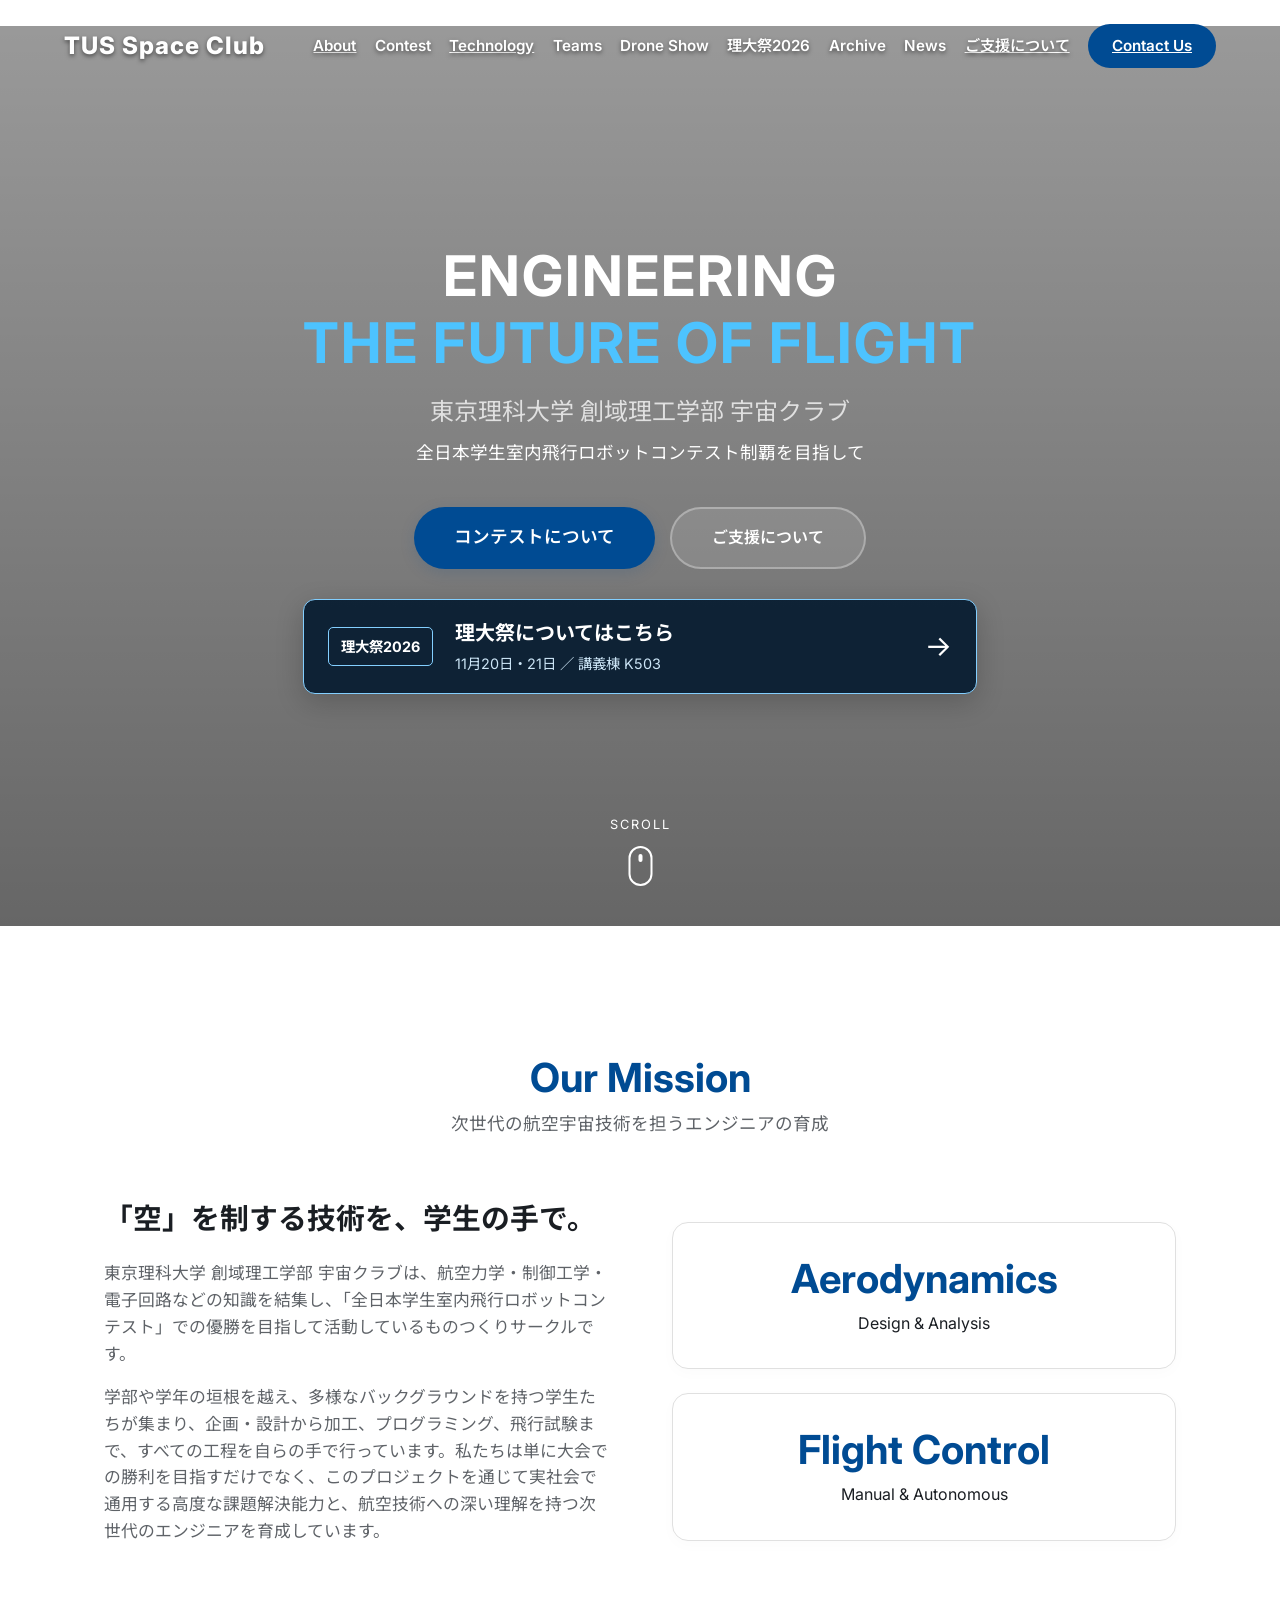
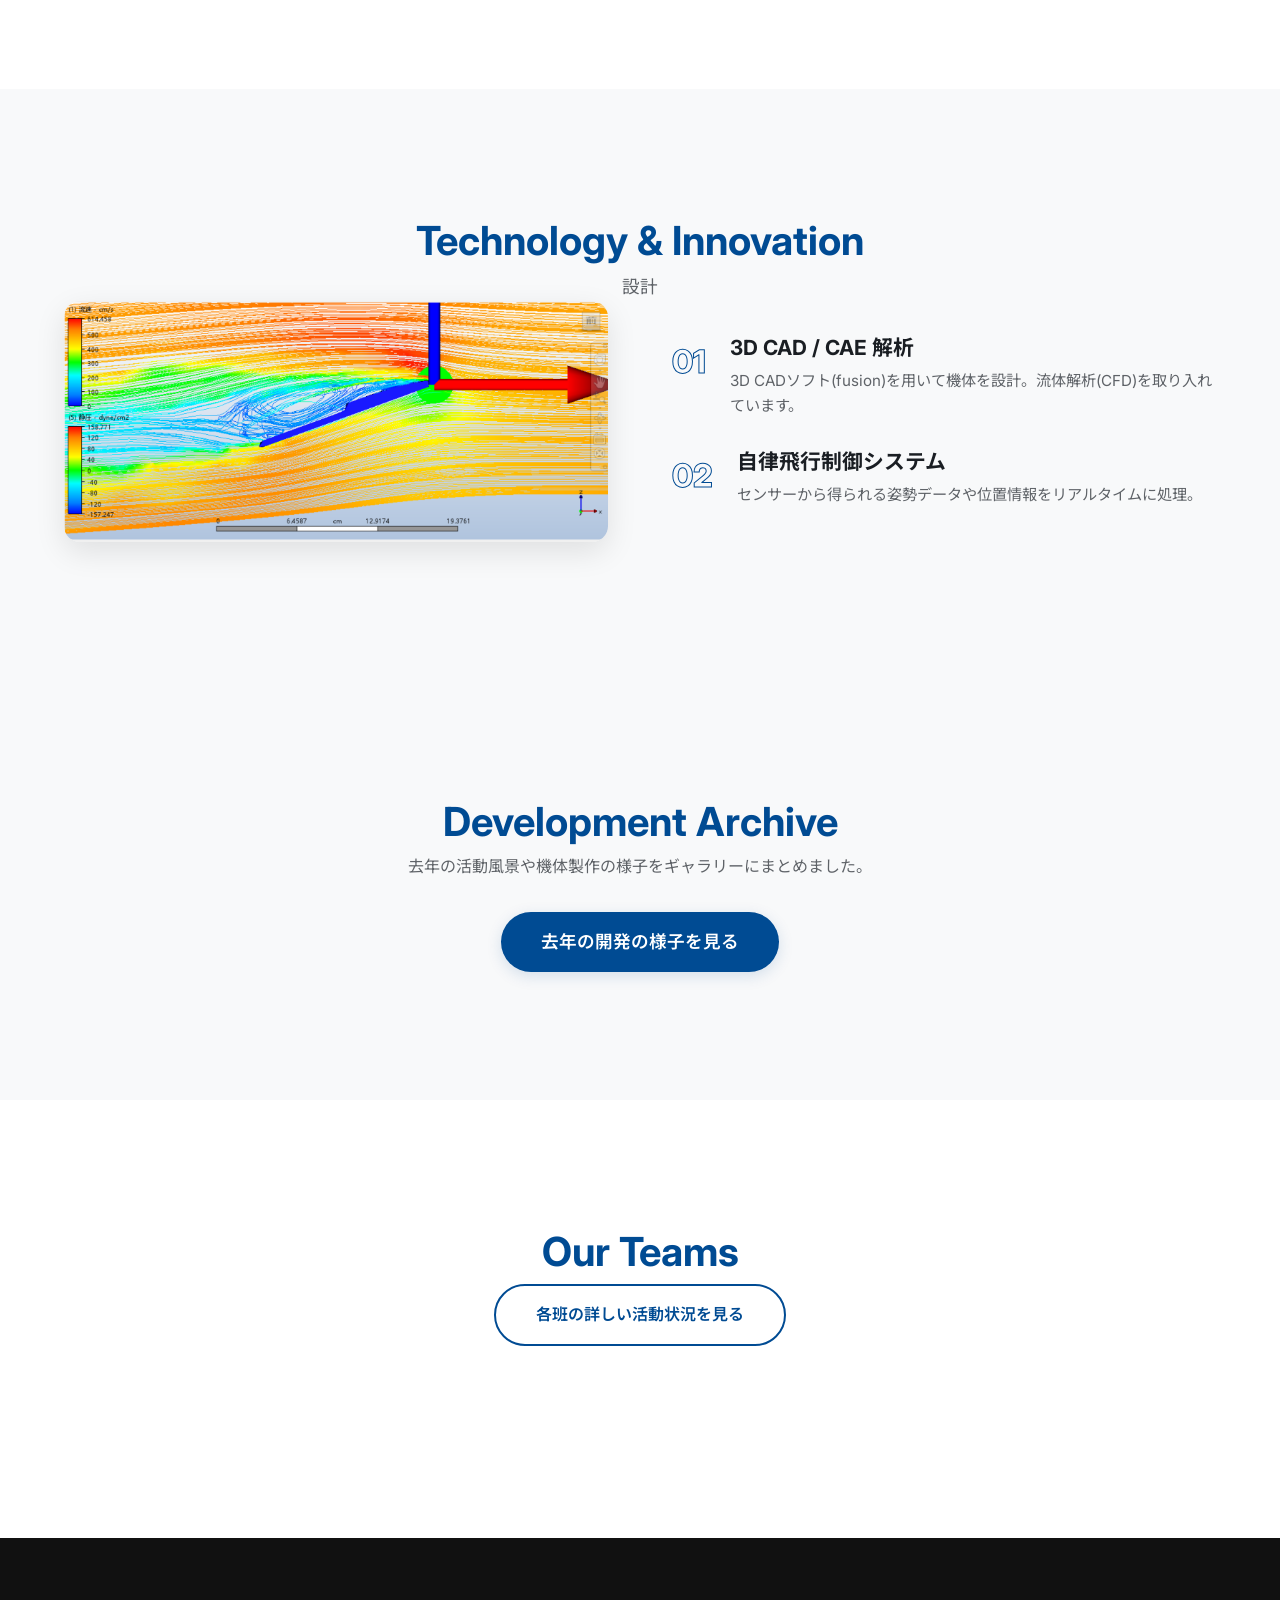
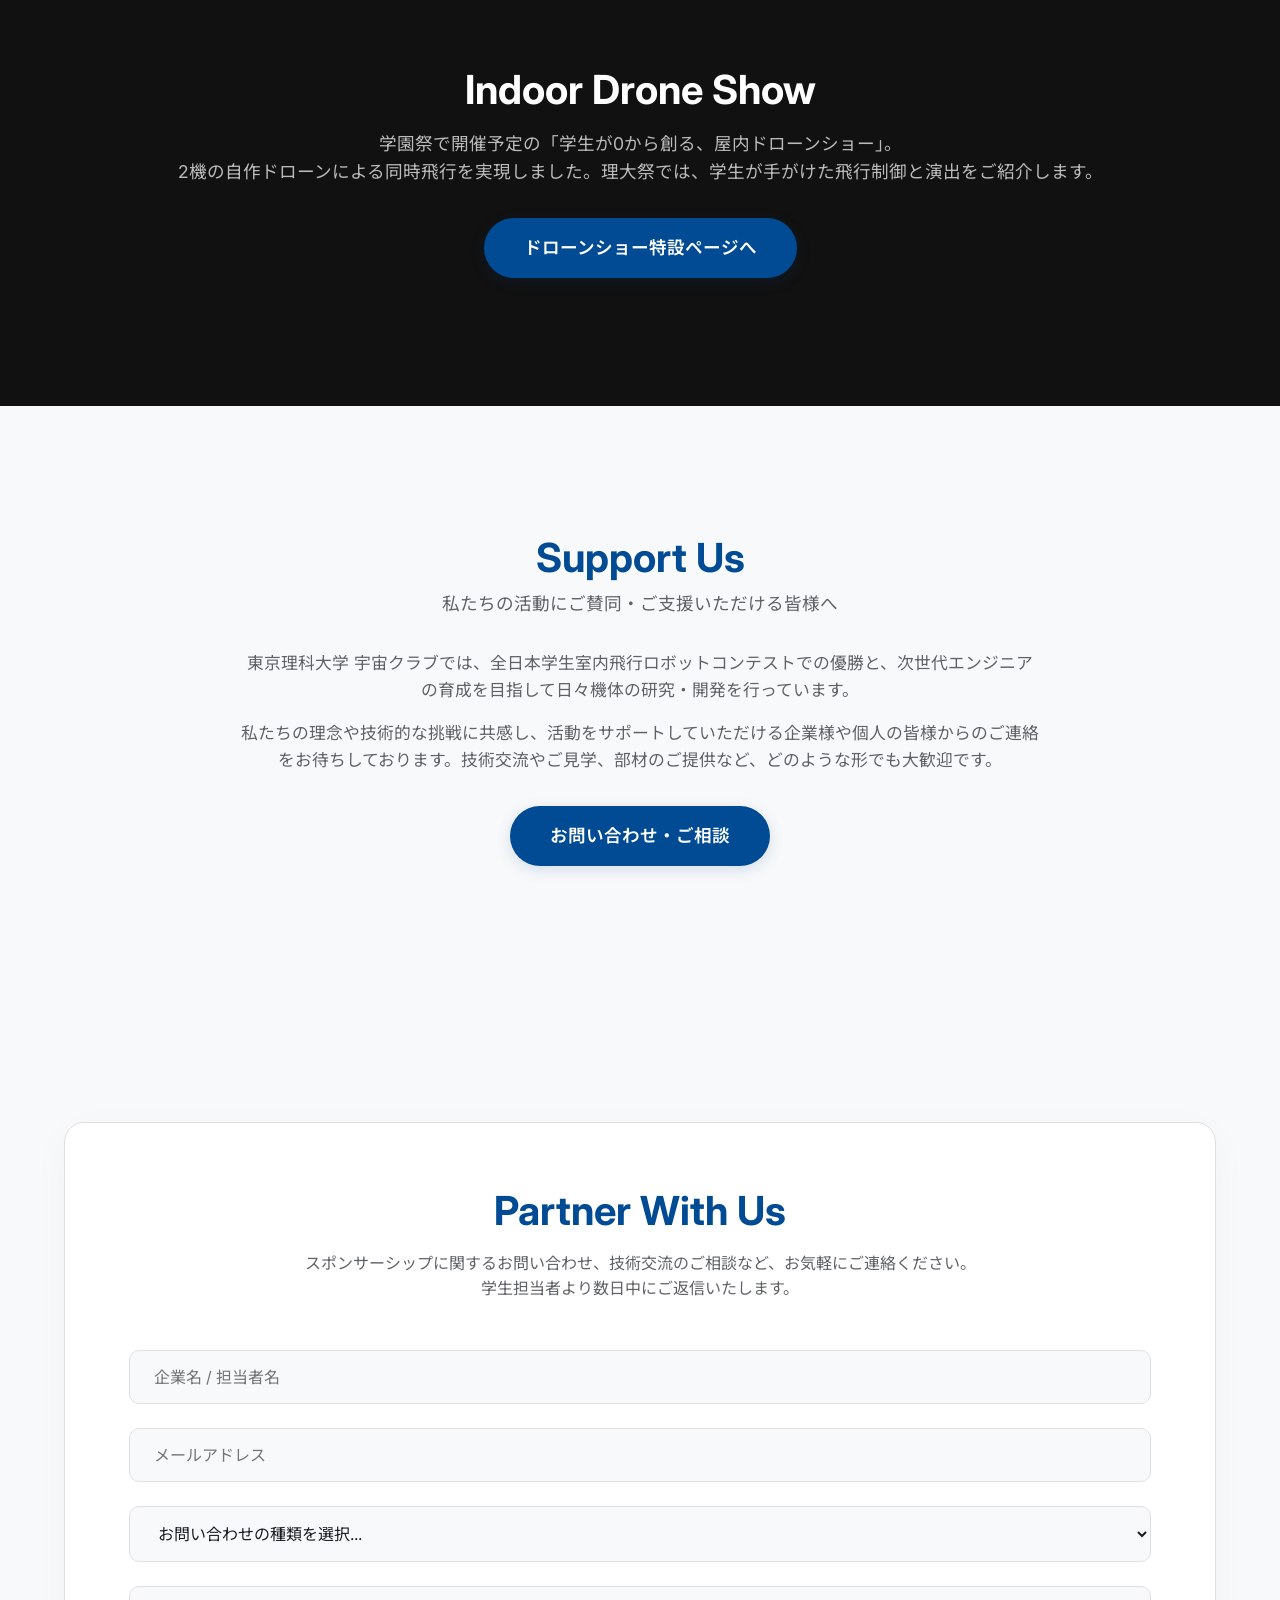
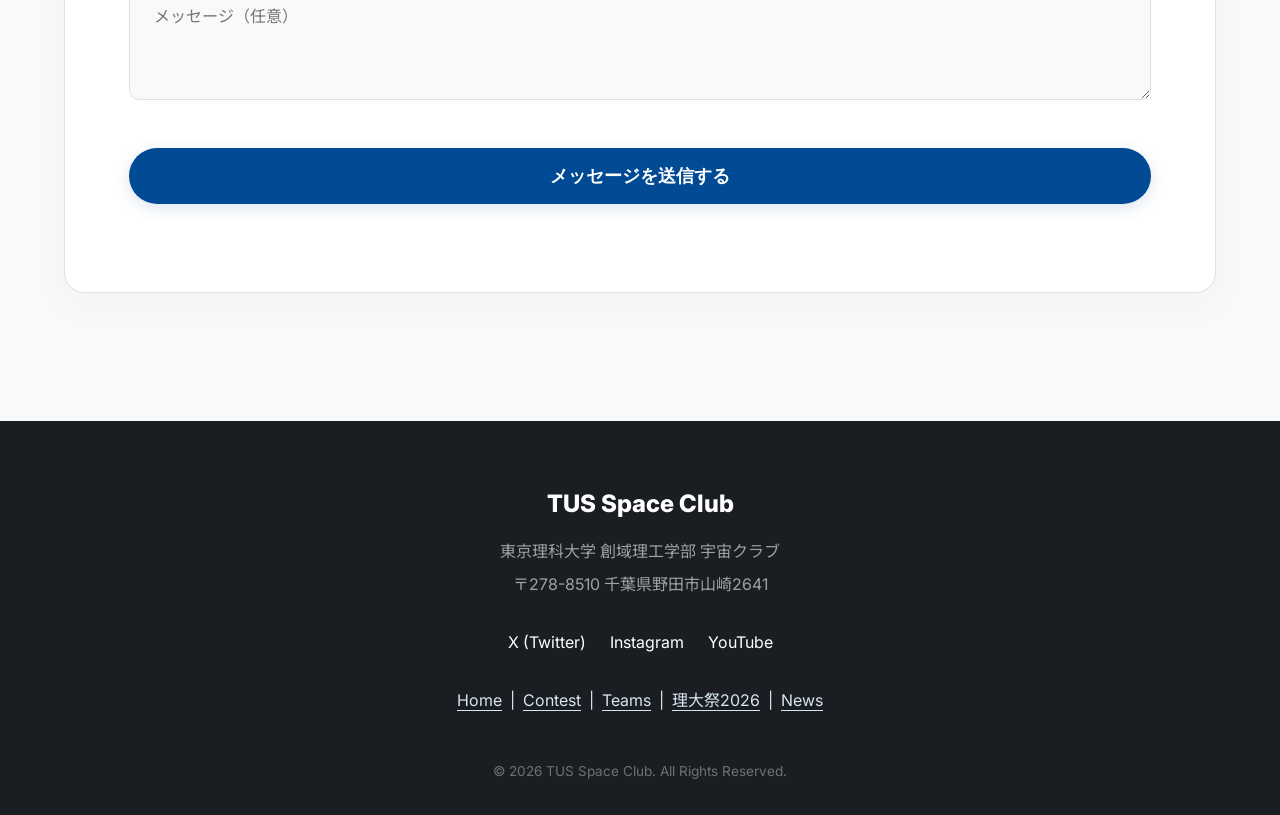
==== commit b4b1c630: "Update index.html" ====
--- a/index.html
+++ b/index.html
@@ -1,6 +1,8 @@
 <!DOCTYPE html>
 <html lang="ja">
 <head>
+    <link rel="icon" href="favicon.ico" sizes="any">
+　　<link rel="icon" type="image/png" sizes="400x400" href="favicon.png">
     <meta name="google-site-verification" content="Ygq05d7kKvS6d5q9COfGW6UnZOiH_TBE6v-j6Iu8Clk" />
     <meta name="msvalidate.01" content="E0B1D39A7270B76C5CCD8BA935B853DB" />
     <meta charset="UTF-8">
